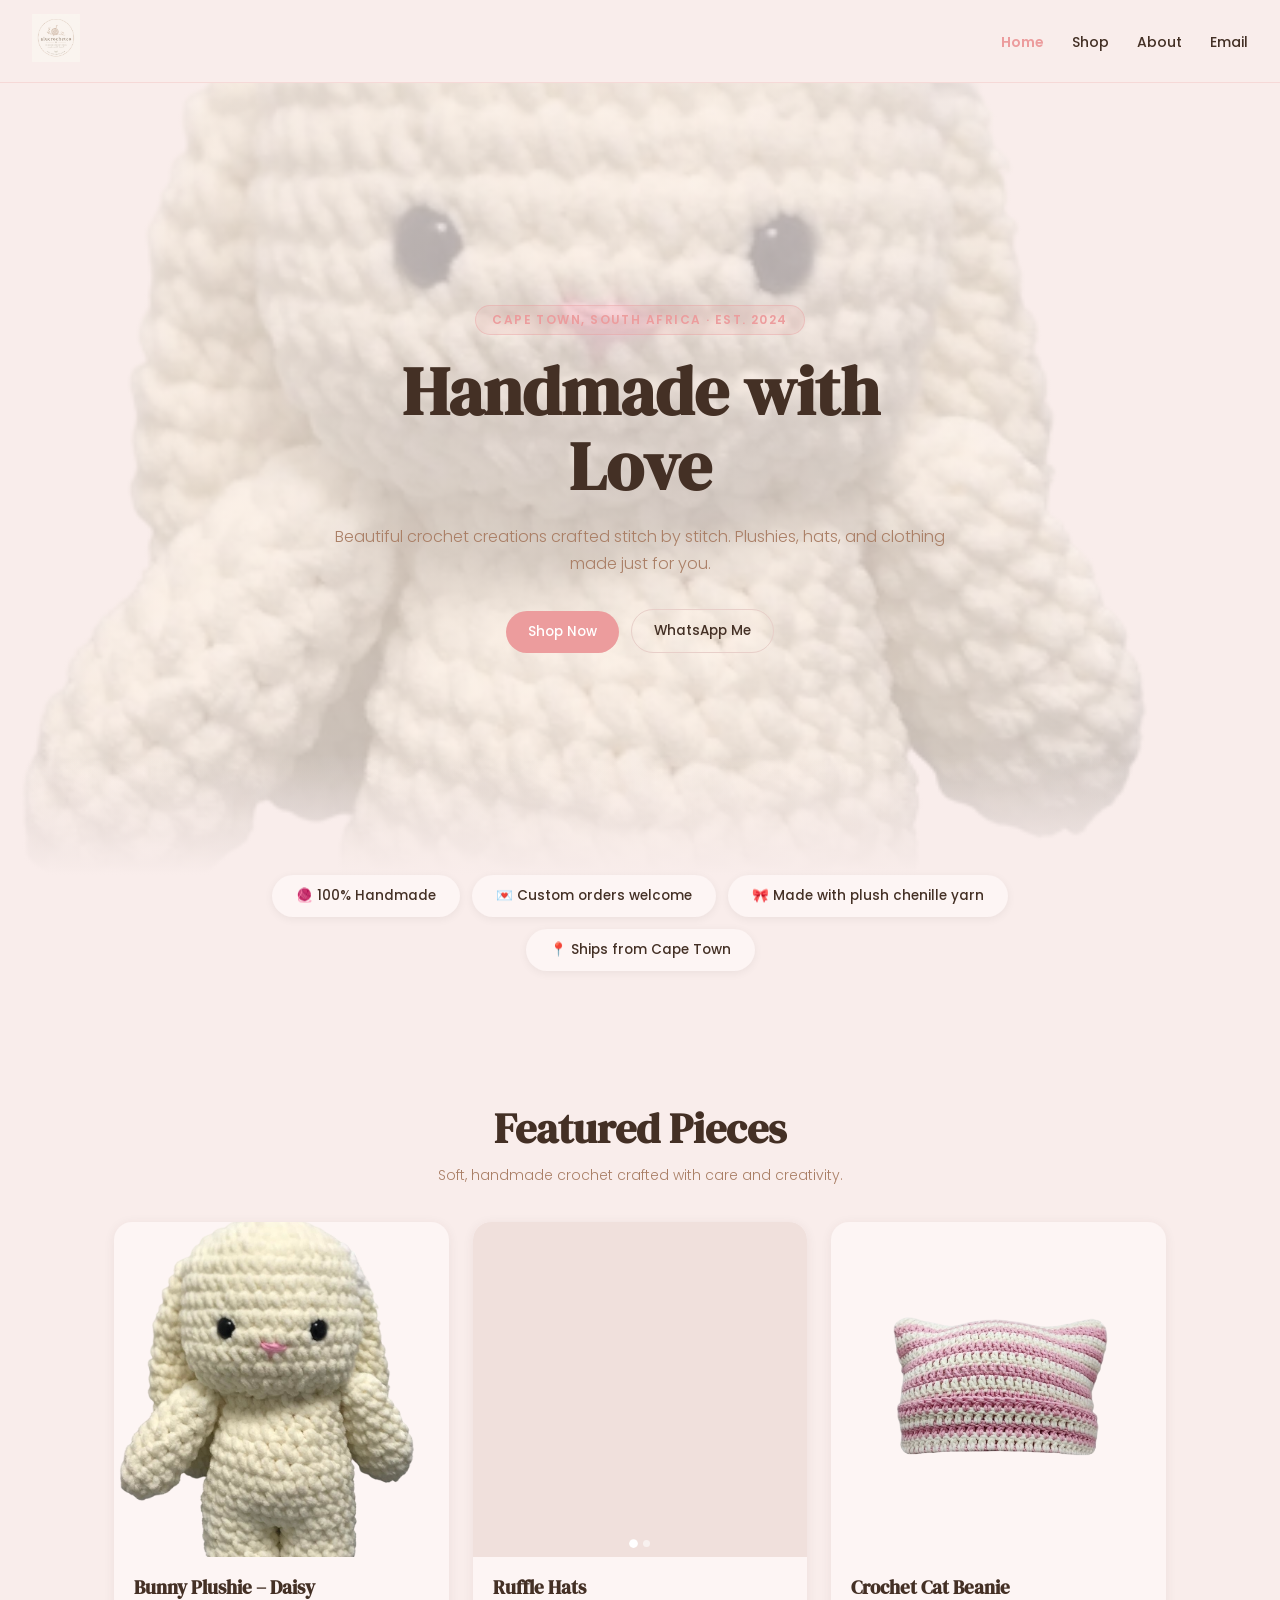
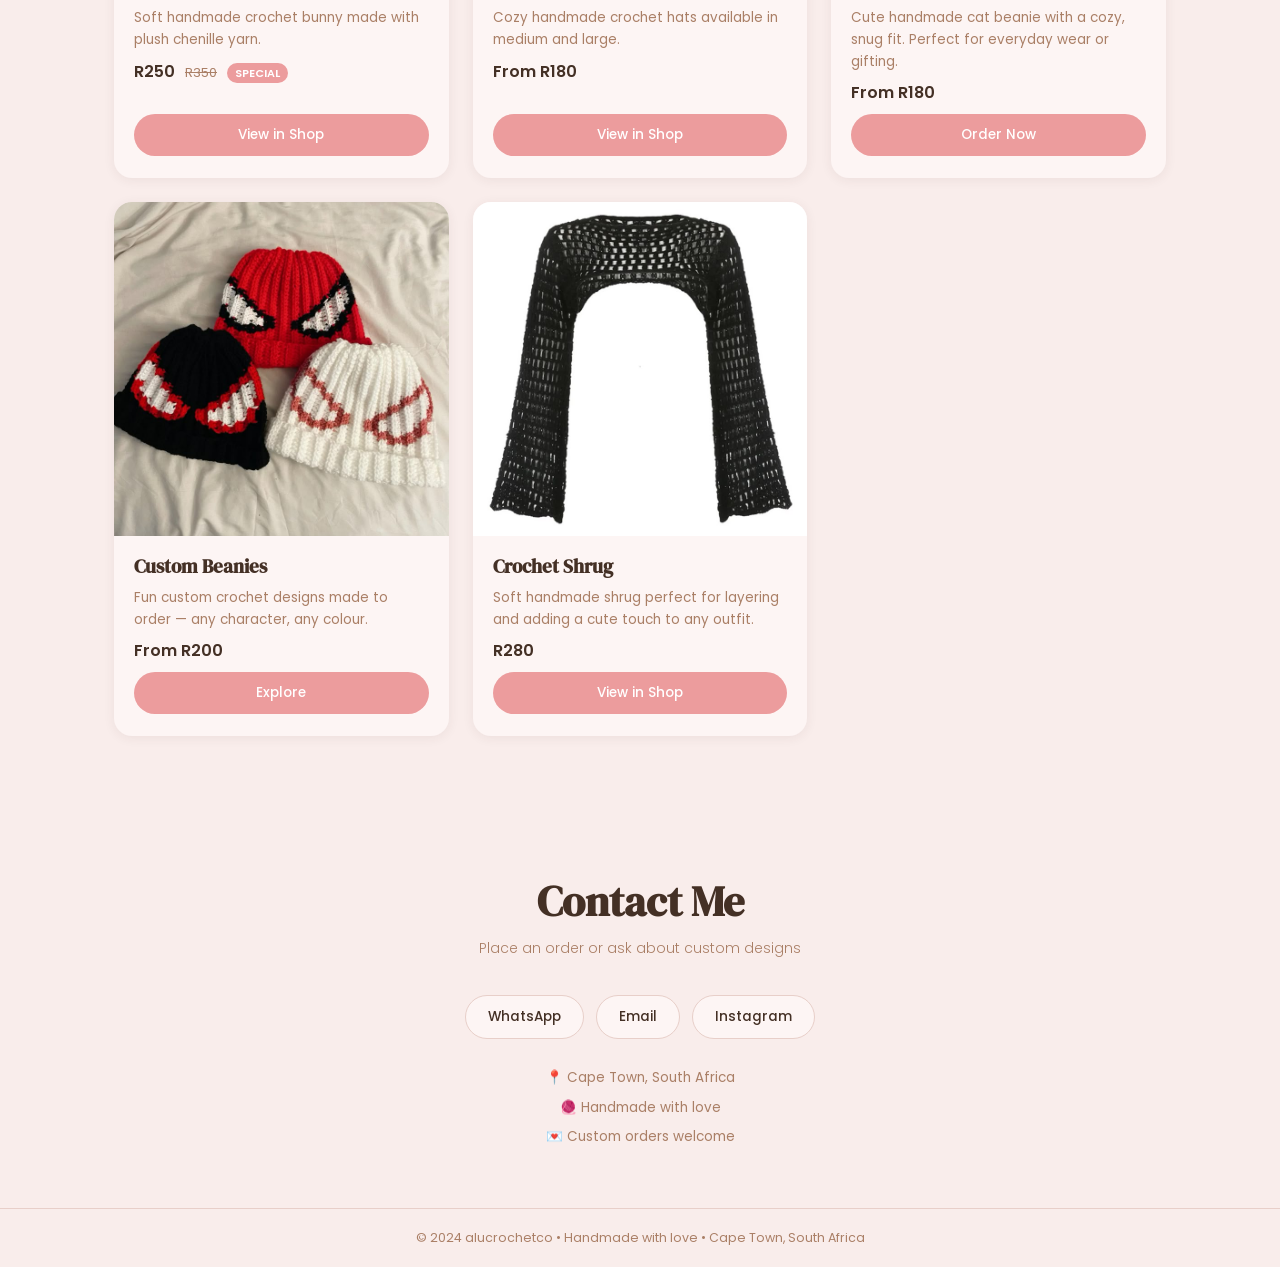
==== index.html @ 0005a9bf "Add files via upload" ====
<!DOCTYPE html>
<html lang="en">
<head>
  <meta charset="UTF-8" />
  <meta name="viewport" content="width=device-width, initial-scale=1.0"/>
  <title>alucrochetco | Handmade Crochet Cape Town</title>

  <!-- SEO -->
  <meta name="description" content="Handmade crochet plushies, hats and clothing made with love in Cape Town, South Africa. Custom orders welcome. Order via WhatsApp.">
  <meta name="keywords" content="crochet Cape Town, handmade plushies South Africa, crochet hats, custom crochet gifts, alucrochetco">
  <meta name="author" content="alucrochetco">

  <!-- Open Graph -->
  <meta property="og:type" content="website">
  <meta property="og:title" content="alucrochetco | Handmade Crochet Cape Town">
  <meta property="og:description" content="Soft handmade crochet plushies, hats and clothing. Made with love in Cape Town, South Africa. Custom orders welcome.">
  <meta property="og:image" content="https://aluwoods04-ops.github.io/alucrochet.co/bunny1.jpg">
  <meta property="og:url" content="https://aluwoods04-ops.github.io/alucrochet.co/index.html">
  <meta property="og:site_name" content="alucrochetco">

  <!-- WhatsApp / Twitter preview -->
  <meta name="twitter:card" content="summary_large_image">
  <meta name="twitter:title" content="alucrochetco | Handmade Crochet Cape Town">
  <meta name="twitter:description" content="Soft handmade crochet plushies, hats and clothing made in Cape Town. Custom orders welcome.">
  <meta name="twitter:image" content="https://aluwoods04-ops.github.io/alucrochet.co/bunny1.jpg">

  <link href="https://fonts.googleapis.com/css2?family=DM+Serif+Display&family=Poppins:wght@300;400;500;600&display=swap" rel="stylesheet">

  <script type="application/ld+json">
  {
    "@context": "https://schema.org",
    "@type": "LocalBusiness",
    "name": "alucrochetco",
    "url": "https://aluwoods04-ops.github.io/alucrochet.co/",
    "logo": "https://aluwoods04-ops.github.io/alucrochet.co/logo.png",
    "image": "https://aluwoods04-ops.github.io/alucrochet.co/bunny1.jpg",
    "description": "Handmade crochet plushies, hats and clothing made with love in Cape Town, South Africa. Custom orders welcome.",
    "priceRange": "R150 - R350",
    "address": {
      "@type": "PostalAddress",
      "addressLocality": "Cape Town",
      "addressCountry": "ZA"
    },
    "contactPoint": {
      "@type": "ContactPoint",
      "contactType": "customer service",
      "url": "https://wa.me/27692396332"
    },
    "sameAs": [
      "https://instagram.com/alucrochetco"
    ]
  }
  </script>

  <style>
    *, *::before, *::after { box-sizing: border-box; margin: 0; padding: 0; }

    :root {
      --pink: #EC9C9D;
      --sage: #a8c5a0;
      --brown: #8b5e3c;
      --blue: #a9cce3;
      --cream: #f5ead7;
      --lavender: #c9b8e8;
      --black: #2b2b2b;
      --white: #FDF5F4;
      --bg: #F9EDEB;
      --text: #443025;
      --muted: #AA7F66;
    }

    body {
      overflow-x: hidden;
      font-family: 'Poppins', sans-serif;
      background: var(--bg);
      color: var(--text);
      font-size: 15px;
    }

    /* ── HEADER ── */
    header {
      position: sticky;
      top: 0;
      z-index: 100;
      background: rgba(249, 237, 235, 0.92);
      backdrop-filter: blur(10px);
      -webkit-backdrop-filter: blur(10px);
      border-bottom: 1px solid rgba(236, 156, 157, 0.25);
      display: flex;
      align-items: center;
      justify-content: space-between;
      padding: 14px 32px;
    }

    header .logo img {
      height: 48px;
      object-fit: contain;
    }

    header nav a {
      font-size: 14px;
      font-weight: 500;
      color: var(--text);
      text-decoration: none;
      margin-left: 24px;
      transition: color 0.2s;
    }

    header nav a:hover { color: var(--pink); }

    /* ── HERO ── */
    .hero {
      min-height: 88vh;
      display: flex;
      align-items: center;
      justify-content: center;
      text-align: center;
      padding: 80px 24px;
      position: relative;
      overflow: hidden;
      background:
        linear-gradient(rgba(249, 237, 235, 0.72), rgba(249, 237, 235, 0.72)),
        url('bunny1.jpg') center / cover no-repeat;
    }

    /* soft vignette at bottom to blend into page bg */
    .hero::after {
      content: '';
      position: absolute;
      bottom: 0; left: 0; right: 0;
      height: 120px;
      background: linear-gradient(transparent, var(--bg));
      pointer-events: none;
    }

    .hero-content {
      position: relative;
      z-index: 1;
      max-width: 620px;
    }

    .hero-eyebrow {
      display: inline-block;
      font-size: 12px;
      font-weight: 600;
      letter-spacing: 0.12em;
      text-transform: uppercase;
      color: var(--pink);
      background: rgba(236, 156, 157, 0.15);
      border: 1px solid rgba(236, 156, 157, 0.4);
      border-radius: 999px;
      padding: 5px 16px;
      margin-bottom: 20px;
    }

    .hero-content h1 {
      font-family: 'DM Serif Display', serif;
      font-size: clamp(38px, 7vw, 68px);
      color: var(--text);
      line-height: 1.1;
      margin-bottom: 18px;
    }

    .hero-content p {
      font-size: 16px;
      font-weight: 300;
      color: var(--muted);
      line-height: 1.7;
      margin-bottom: 32px;
    }

    .hero-btns {
      display: flex;
      gap: 12px;
      justify-content: center;
      flex-wrap: wrap;
    }

    /* ── SECTION TITLE ── */
    .section-title {
      text-align: center;
      padding: 64px 20px 36px;
    }

    .section-title h2 {
      font-family: 'DM Serif Display', serif;
      font-size: clamp(26px, 5vw, 42px);
      color: var(--text);
      margin-bottom: 8px;
    }

    .section-title p {
      color: var(--muted);
      font-size: 14px;
      font-weight: 300;
    }

    /* ── PRODUCTS GRID ── */
    .products {
      display: grid;
      grid-template-columns: repeat(auto-fill, minmax(260px, 1fr));
      gap: 24px;
      max-width: 1100px;
      margin: 0 auto;
      padding: 0 24px 72px;
    }

    /* ── CARD ── */
    .card {
      background: var(--white);
      border-radius: 18px;
      overflow: hidden;
      box-shadow: 0 2px 12px rgba(68, 48, 37, 0.07);
      transition: transform 0.25s ease, box-shadow 0.25s ease;
      display: flex;
      flex-direction: column;
    }

    .card:hover {
      transform: translateY(-4px);
      box-shadow: 0 8px 28px rgba(68, 48, 37, 0.13);
    }

    .card > img {
      width: 100%;
      aspect-ratio: 1 / 1;
      object-fit: cover;
      display: block;
    }

    /* ── CARD CONTENT ── */
    .card-content {
      padding: 18px 20px 22px;
      display: flex;
      flex-direction: column;
      gap: 8px;
      flex: 1;
    }

    .card-content h3 {
      font-family: 'DM Serif Display', serif;
      font-size: 19px;
      color: var(--text);
      line-height: 1.3;
    }

    .card-content p {
      font-size: 13.5px;
      color: var(--muted);
      line-height: 1.6;
    }

    .card-content p strong {
      font-size: 16px;
      color: var(--text);
      font-weight: 600;
    }

    /* ── BUTTON ── */
    .btn {
      display: inline-block;
      background: var(--pink);
      color: #fff;
      font-family: 'Poppins', sans-serif;
      font-size: 13.5px;
      font-weight: 500;
      padding: 11px 22px;
      border-radius: 999px;
      text-decoration: none;
      text-align: center;
      transition: background 0.2s, transform 0.15s;
      border: none;
      cursor: pointer;
      margin-top: auto;
    }

    .btn:hover {
      background: #d4787a;
      transform: translateY(-1px);
    }

    .btn.btn-outline {
      background: transparent;
      color: var(--text);
      border: 1.5px solid #e8cfc9;
    }

    .btn.btn-outline:hover {
      background: var(--pink);
      color: #fff;
      border-color: var(--pink);
    }

    /* ── PERKS STRIP ── */
    .perks {
      display: flex;
      justify-content: center;
      flex-wrap: wrap;
      gap: 12px;
      padding: 0 24px 64px;
      max-width: 900px;
      margin: 0 auto;
    }

    .perk {
      background: var(--white);
      border-radius: 999px;
      padding: 11px 24px;
      font-size: 13.5px;
      font-weight: 500;
      color: var(--text);
      box-shadow: 0 2px 10px rgba(0,0,0,0.06);
      display: flex;
      align-items: center;
      gap: 8px;
    }

    /* ── CONTACT ── */
    .contact-links {
      text-align: center;
      max-width: 700px;
      margin: 0 auto;
      padding: 0 20px 24px;
      display: flex;
      flex-wrap: wrap;
      gap: 12px;
      justify-content: center;
    }

    .contact-links .btn {
      background: var(--white);
      color: var(--text);
      border: 1.5px solid #e8cfc9;
      margin-top: 0;
    }

    .contact-links .btn:hover {
      background: var(--pink);
      color: #fff;
      border-color: var(--pink);
    }

    .contact-info {
      text-align: center;
      font-size: 13.5px;
      color: var(--muted);
      line-height: 2.2;
      padding-bottom: 56px;
    }

    /* ── GALLERY ── */
    .gallery-wrapper {
      position: relative;
      overflow: hidden;
      aspect-ratio: 1 / 1;
      background: #f0e0dc;
      flex-shrink: 0;
    }

    .gallery-swipe {
      display: flex;
      height: 100%;
      transition: transform 0.22s cubic-bezier(0.25, 0.46, 0.45, 0.94);
      will-change: transform;
      transform: translateZ(0);
    }

    .gallery-swipe img {
      min-width: 100%;
      width: 100%;
      height: 100%;
      object-fit: cover;
      flex-shrink: 0;
      display: block;
      pointer-events: none;
      user-select: none;
    }

    .gallery-arrow {
      position: absolute;
      top: 50%;
      transform: translateY(-50%);
      background: rgba(255,255,255,0.75);
      border: none;
      border-radius: 50%;
      width: 32px;
      height: 32px;
      display: flex;
      align-items: center;
      justify-content: center;
      cursor: pointer;
      font-size: 15px;
      color: var(--text);
      box-shadow: 0 1px 6px rgba(0,0,0,0.15);
      transition: background 0.2s, opacity 0.2s;
      z-index: 2;
      opacity: 0;
    }

    .gallery-wrapper:hover .gallery-arrow { opacity: 1; }
    .gallery-arrow:hover { background: #fff; }
    .gallery-arrow.prev { left: 10px; }
    .gallery-arrow.next { right: 10px; }

    .dots {
      position: absolute;
      bottom: 10px;
      left: 50%;
      transform: translateX(-50%);
      display: flex;
      gap: 6px;
      z-index: 2;
    }

    .dots span {
      width: 7px;
      height: 7px;
      border-radius: 50%;
      background: rgba(255,255,255,0.55);
      cursor: pointer;
      display: block;
      transition: background 0.2s, transform 0.2s;
    }

    .dots span.active {
      background: #fff;
      transform: scale(1.25);
    }

    /* ── FOOTER ── */
    footer {
      text-align: center;
      padding: 20px;
      font-size: 12.5px;
      color: var(--muted);
      border-top: 1px solid #e8cfc9;
    }

    /* ── RESPONSIVE ── */
    @media (max-width: 600px) {
      header { padding: 12px 18px; }
      header nav a { margin-left: 14px; font-size: 13px; }
      .products { gap: 16px; padding: 0 14px 56px; }
      .hero { min-height: 70vh; }
    }
    /* ── HAMBURGER MENU ── */
    .hamburger {
      display: none;
      flex-direction: column;
      gap: 5px;
      cursor: pointer;
      padding: 4px;
      background: none;
      border: none;
      z-index: 10000;
    }

    .hamburger span {
      display: block;
      width: 24px;
      height: 2px;
      background: var(--text);
      border-radius: 2px;
      transition: all 0.3s ease;
    }

    .hamburger.open span:nth-child(1) { transform: translateY(7px) rotate(45deg); }
    .hamburger.open span:nth-child(2) { opacity: 0; }
    .hamburger.open span:nth-child(3) { transform: translateY(-7px) rotate(-45deg); }

    @media (max-width: 640px) {
      .hamburger { display: flex; }

      header nav {
        position: fixed;
        top: 0; right: -100%;
        width: 70%;
        max-width: 280px;
        height: 100vh;
        background: var(--white);
        box-shadow: -4px 0 24px rgba(68, 48, 37, 0.12);
        display: flex;
        flex-direction: column;
        align-items: flex-start;
        justify-content: center;
        padding: 40px 32px;
        gap: 8px;
        transition: right 0.35s cubic-bezier(0.4, 0, 0.2, 1);
        z-index: 9999;
      }

      header nav.open { right: 0; }

      header nav a {
        font-size: 20px;
        margin-left: 0;
        padding: 10px 0;
        width: 100%;
        border-bottom: 1px solid #e8cfc9;
      }

      header nav a:last-child { border-bottom: none; }

      .nav-overlay {
        display: none;
        position: fixed;
        inset: 0;
        background: rgba(68, 48, 37, 0.35);
        z-index: 9998;
        backdrop-filter: blur(2px);
      }

      .nav-overlay.open { display: block; }
    }

    /* ── ACTIVE NAV ── */
    header nav a.active {
      color: var(--pink);
      font-weight: 600;
    }

    /* ── SCROLL ANIMATIONS ── */
    .fade-in {
      opacity: 0;
      transform: translateY(24px);
      transition: opacity 0.55s ease, transform 0.55s ease;
    }

    .fade-in.visible {
      opacity: 1;
      transform: translateY(0);
    }

  </style>
</head>

<body>

<header>
  <div class="logo">
    <img src="logo.png" alt="alucrochetco logo">
  </div>
  <button class="hamburger" aria-label="Menu">
    <span></span><span></span><span></span>
  </button>
  <nav>
    <a href="index.html">Home</a>
    <a href="shop.html">Shop</a>
    <a href="about.html">About</a>
    <a href="mailto:woodsaloe@gmail.com">Email</a>
  </nav>
</header>
<div class="nav-overlay"></div>

<!-- HERO -->
<section class="hero">
  <div class="hero-content">
    <span class="hero-eyebrow">Cape Town, South Africa · Est. 2024</span>
    <h1>Handmade with Love</h1>
    <p>Beautiful crochet creations crafted stitch by stitch. Plushies, hats, and clothing made just for you.</p>
    <div class="hero-btns">
      <a href="shop.html" class="btn">Shop Now</a>
      <a href="https://wa.me/27692396332" class="btn btn-outline">WhatsApp Me</a>
    </div>
  </div>
</section>

<!-- PERKS -->
<div class="perks">
  <div class="perk">🧶 100% Handmade</div>
  <div class="perk">💌 Custom orders welcome</div>
  <div class="perk">🎀 Made with plush chenille yarn</div>
  <div class="perk">📍 Ships from Cape Town</div>
</div>

<!-- FEATURED PRODUCTS -->
<section>
  <div class="section-title">
    <h2>Featured Pieces</h2>
    <p>Soft, handmade crochet crafted with care and creativity.</p>
  </div>

  <div class="products">

    <div class="card">
      <img src="bunny1.jpg" alt="Bunny Plushie" decoding="async">
      <div class="card-content">
        <h3>Bunny Plushie – Daisy</h3>
        <p>Soft handmade crochet bunny made with plush chenille yarn.</p>
        <p>
          <strong>R250</strong>
          <span style="text-decoration:line-through; color:#AA7F66; font-size:13px; margin-left:6px;">R350</span>
          <span style="background:#EC9C9D; color:#fff; font-size:11px; font-weight:600; padding:2px 8px; border-radius:999px; margin-left:6px;">SPECIAL</span>
        </p>
        <a class="btn" href="shop.html">View in Shop</a>
      </div>
    </div>

    <div class="card">
      <div class="gallery-wrapper">
        <div class="gallery-swipe">
          <img src="medium-ruffle-hat-1.jpg" alt="Ruffle Hat" decoding="async">
          <img src="medium-ruffle-hat-2.jpg" alt="Ruffle Hat view 2" loading="lazy" decoding="async">
        </div>
        <button class="gallery-arrow prev" aria-label="Previous">&#8249;</button>
        <button class="gallery-arrow next" aria-label="Next">&#8250;</button>
        <div class="dots">
          <span class="active"></span><span></span>
        </div>
      </div>
      <div class="card-content">
        <h3>Ruffle Hats</h3>
        <p>Cozy handmade crochet hats available in medium and large.</p>
        <p><strong>From R180</strong></p>
        <a class="btn" href="shop.html">View in Shop</a>
      </div>
    </div>

    <div class="card">
      <img src="catbeanie1.jpg" alt="Crochet Cat Beanie" loading="lazy" decoding="async">
      <div class="card-content">
        <h3>Crochet Cat Beanie</h3>
        <p>Cute handmade cat beanie with a cozy, snug fit. Perfect for everyday wear or gifting.</p>
        <p><strong>From R180</strong></p>
        <a class="btn" href="https://wa.me/27692396332?text=Hi! I want to order a Crochet Cat Beanie 🐱 (From R180)">Order Now</a>
      </div>
    </div>

    <div class="card">
      <img src="spiderman-beanie.jpg" alt="Spiderman Beanie" loading="lazy" decoding="async">
      <div class="card-content">
        <h3>Custom Beanies</h3>
        <p>Fun custom crochet designs made to order — any character, any colour.</p>
        <p><strong>From R200</strong></p>
        <a class="btn" href="shop.html">Explore</a>
      </div>
    </div>

    <div class="card">
      <img src="shrug1.jpg" alt="Crochet Shrug" loading="lazy" decoding="async">
      <div class="card-content">
        <h3>Crochet Shrug</h3>
        <p>Soft handmade shrug perfect for layering and adding a cute touch to any outfit.</p>
        <p><strong>R280</strong></p>
        <a class="btn" href="shop.html">View in Shop</a>
      </div>
    </div>

  </div>
</section>

<!-- CONTACT -->
<section>
  <div class="section-title">
    <h2>Contact Me</h2>
    <p>Place an order or ask about custom designs</p>
  </div>
  <div class="contact-links">
    <a class="btn" href="https://wa.me/27692396332">WhatsApp</a>
    <a class="btn" href="mailto:woodsaloe@gmail.com">Email</a>
    <a class="btn" href="https://instagram.com/alucrochetco">Instagram</a>
  </div>
  <p class="contact-info">
    📍 Cape Town, South Africa<br>
    🧶 Handmade with love<br>
    💌 Custom orders welcome
  </p>
</section>

<footer>
  © 2024 alucrochetco • Handmade with love • Cape Town, South Africa
</footer>

<script>
  function initGallery(wrapper) {
    const swipe = wrapper.querySelector('.gallery-swipe');
    const dots  = wrapper.querySelectorAll('.dots span');
    const imgs  = Array.from(wrapper.querySelectorAll('.gallery-swipe img'));
    const total = imgs.length;
    let current = 0;

    function preload(index) {
      const img = imgs[(index + total) % total];
      if (img && img.loading === 'lazy') img.loading = 'eager';
    }

    function goTo(index) {
      current = (index + total) % total;
      swipe.style.transform = `translateX(-${current * 100}%)`;
      dots.forEach((d, i) => d.classList.toggle('active', i === current));
      preload(current + 1);
      preload(current - 1);
    }

    preload(1);
    wrapper.querySelector('.prev').addEventListener('click', () => goTo(current - 1));
    wrapper.querySelector('.next').addEventListener('click', () => goTo(current + 1));
    dots.forEach((dot, i) => dot.addEventListener('click', () => goTo(i)));

    // Touch swipe support
    let startX = 0;
    let startY = 0;
    swipe.addEventListener('touchstart', e => {
      startX = e.touches[0].clientX;
      startY = e.touches[0].clientY;
    }, { passive: true });
    swipe.addEventListener('touchmove', e => {
      const dx = e.touches[0].clientX - startX;
      const dy = e.touches[0].clientY - startY;
      if (Math.abs(dx) > Math.abs(dy)) e.preventDefault();
    }, { passive: false });
    swipe.addEventListener('touchend', e => {
      const dx = e.changedTouches[0].clientX - startX;
      const dy = e.changedTouches[0].clientY - startY;
      if (Math.abs(dx) > Math.abs(dy) && Math.abs(dx) > 30) goTo(current + (dx < 0 ? 1 : -1));
    });
  }

  document.querySelectorAll('.gallery-wrapper').forEach(initGallery);
</script>

<script>
  // ── ACTIVE NAV ──
  const currentPage = location.pathname.split("/").pop() || "index.html";
  document.querySelectorAll("header nav a").forEach(a => {
    const href = a.getAttribute("href");
    if (href === currentPage || (currentPage === "" && href === "index.html")) {
      a.classList.add("active");
    }
  });

  // ── HAMBURGER ──
  const hamburger = document.querySelector(".hamburger");
  const nav       = document.querySelector("header nav");
  const overlay   = document.querySelector(".nav-overlay");

  if (hamburger) {
    hamburger.addEventListener("click", () => {
      hamburger.classList.toggle("open");
      nav.classList.toggle("open");
      overlay.classList.toggle("open");
    });
    overlay.addEventListener("click", () => {
      hamburger.classList.remove("open");
      nav.classList.remove("open");
      overlay.classList.remove("open");
    });
    nav.querySelectorAll("a").forEach(a => {
      a.addEventListener("click", () => {
        hamburger.classList.remove("open");
        nav.classList.remove("open");
        overlay.classList.remove("open");
      });
    });
  }

  // ── SCROLL ANIMATIONS ──
  const observer = new IntersectionObserver((entries) => {
    entries.forEach((entry, i) => {
      if (entry.isIntersecting) {
        setTimeout(() => entry.target.classList.add("visible"), i * 80);
        observer.unobserve(entry.target);
      }
    });
  }, { threshold: 0.1 });

  document.querySelectorAll(".card, .perk, .stat-pill, .custom-card, .section-title, .about-wrapper").forEach(el => {
    el.classList.add("fade-in");
    observer.observe(el);
  });
</script>
</body>
</html>
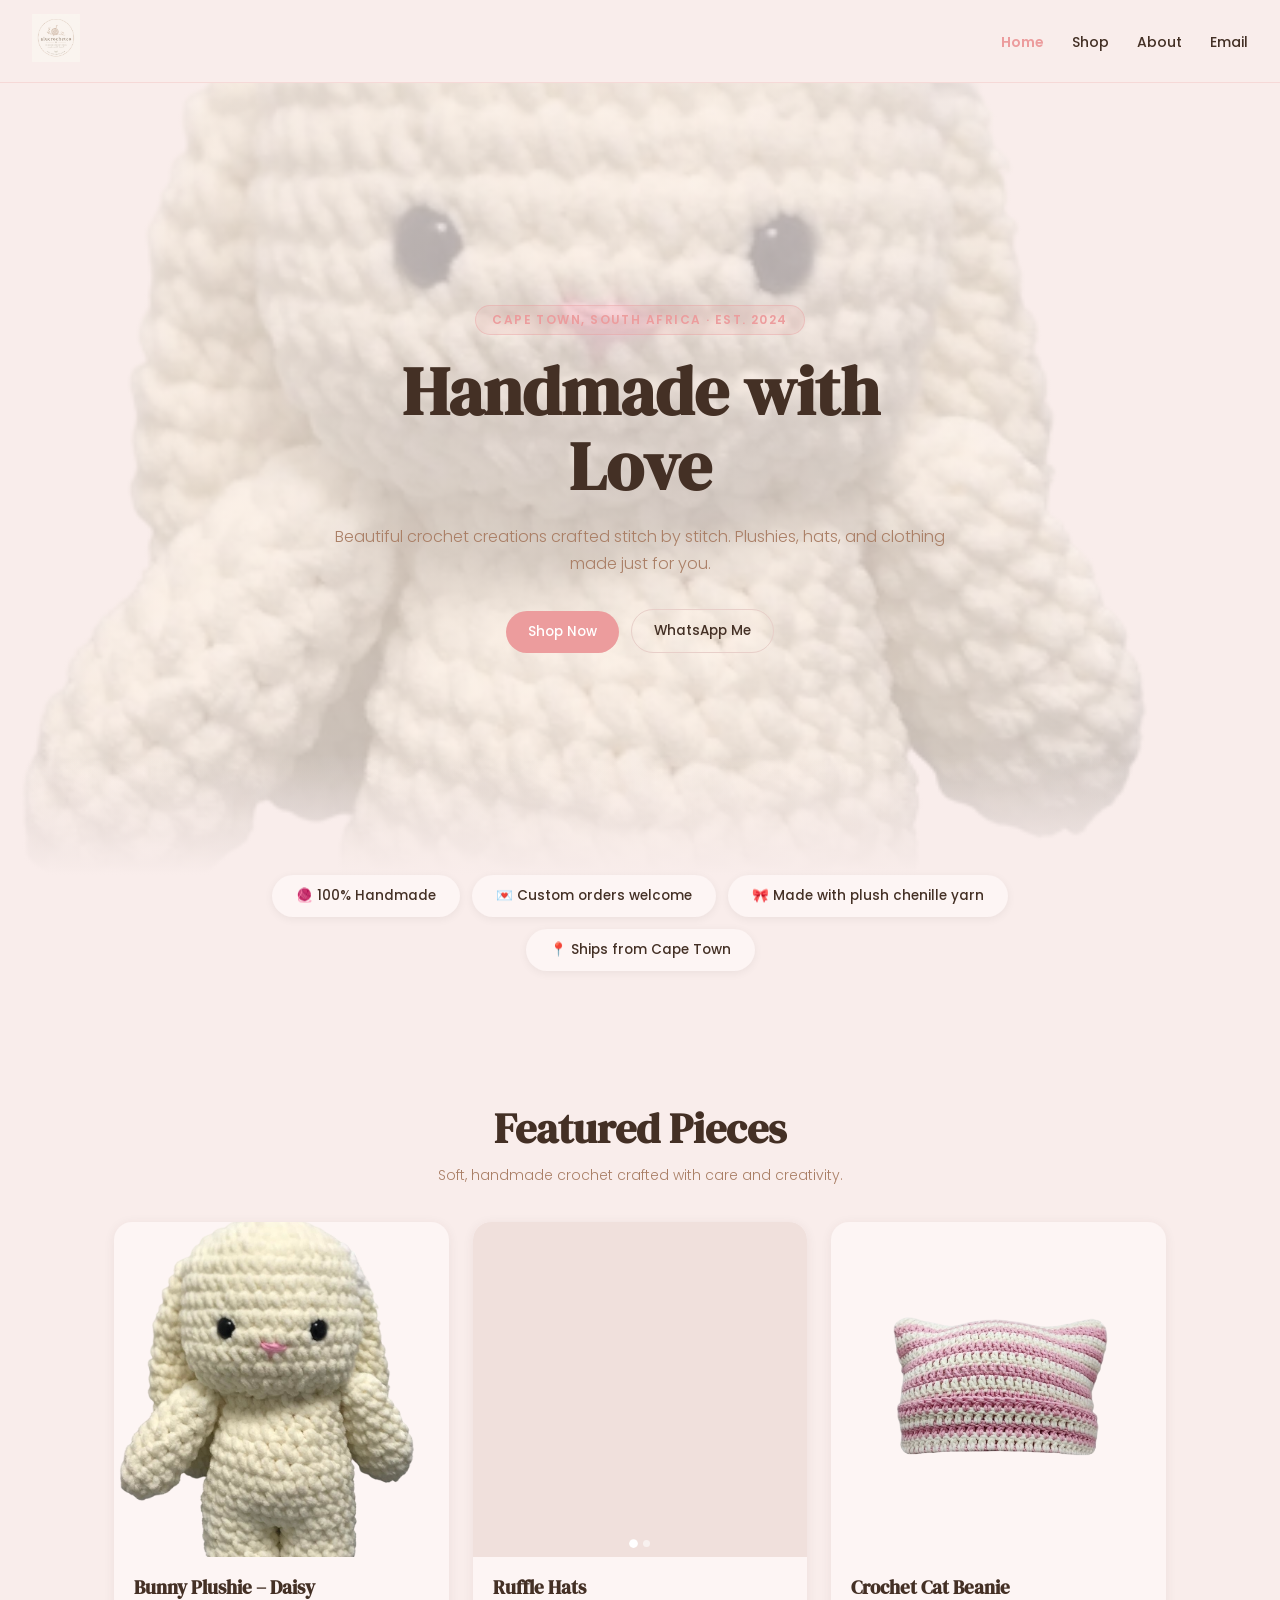
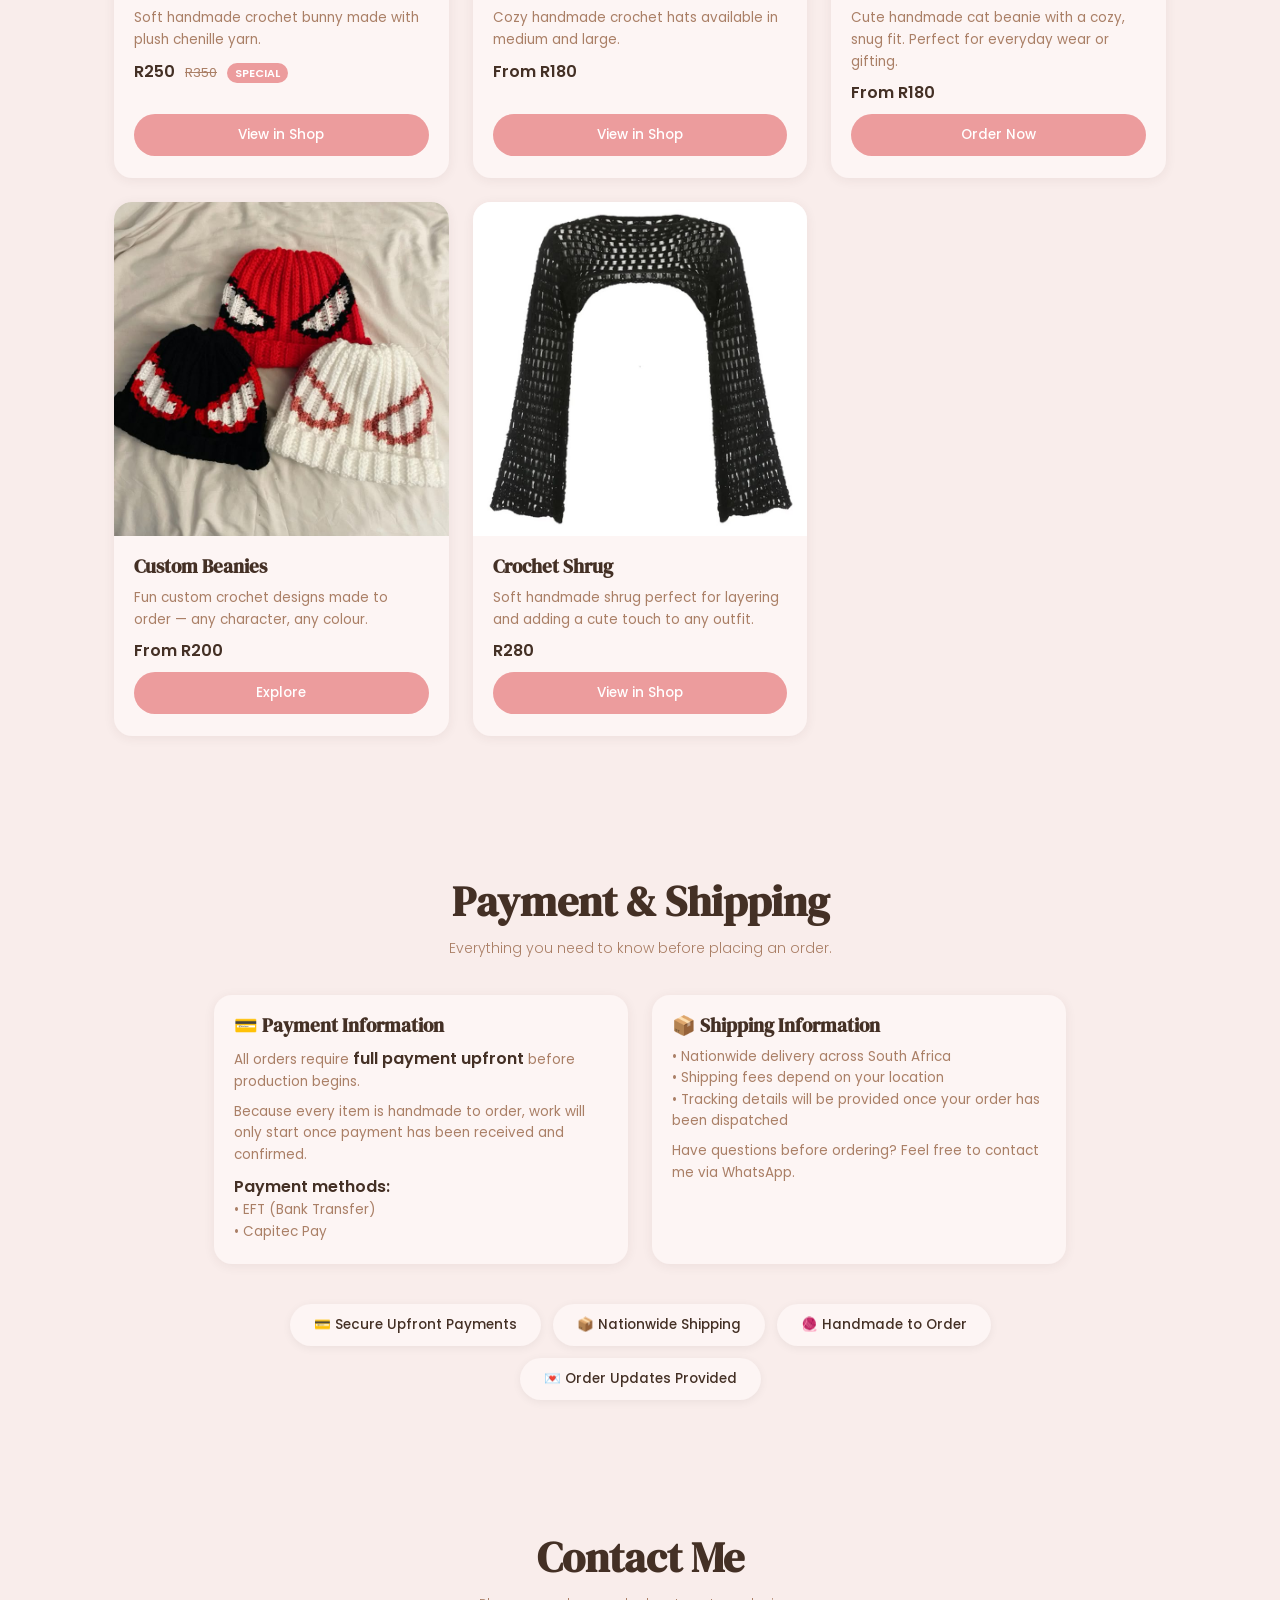
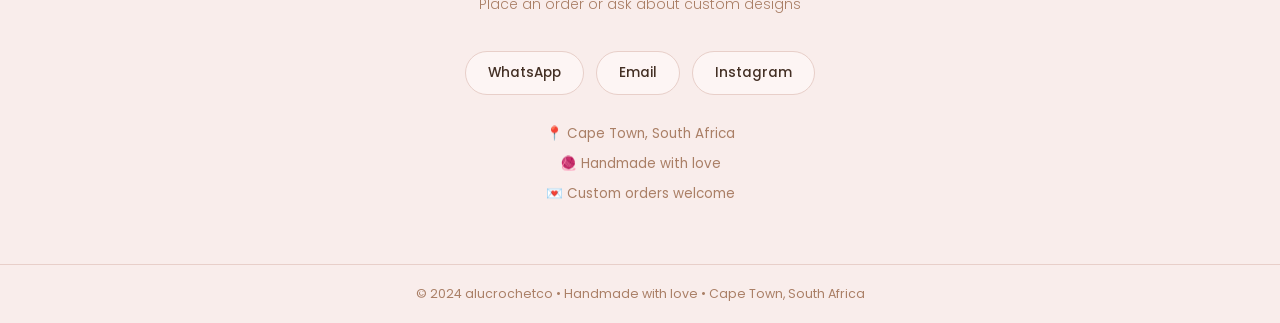
==== commit 3ab3f506: "Add files via upload" ====
--- a/index.html
+++ b/index.html
@@ -473,23 +473,23 @@
 
       header nav {
         position: fixed;
-        top: 0; right: -100%;
-        width: 70%;
-        max-width: 280px;
+        top: 0; left: -100%;
+        width: 75%;
+        max-width: 300px;
         height: 100vh;
         background: var(--white);
-        box-shadow: -4px 0 24px rgba(68, 48, 37, 0.12);
+        box-shadow: 4px 0 24px rgba(68, 48, 37, 0.15);
         display: flex;
         flex-direction: column;
         align-items: flex-start;
         justify-content: center;
         padding: 40px 32px;
         gap: 8px;
-        transition: right 0.35s cubic-bezier(0.4, 0, 0.2, 1);
+        transition: left 0.35s cubic-bezier(0.4, 0, 0.2, 1);
         z-index: 9999;
       }
 
-      header nav.open { right: 0; }
+      header nav.open { left: 0; }
 
       header nav a {
         font-size: 20px;
@@ -505,9 +505,9 @@
         display: none;
         position: fixed;
         inset: 0;
-        background: rgba(68, 48, 37, 0.35);
+        background: rgba(68, 48, 37, 0.5);
         z-index: 9998;
-        backdrop-filter: blur(2px);
+        -webkit-tap-highlight-color: transparent;
       }
 
       .nav-overlay.open { display: block; }
@@ -649,6 +649,43 @@
   </div>
 </section>
 
+<!-- PAYMENT & SHIPPING -->
+<section>
+  <div class="section-title">
+    <h2>Payment & Shipping</h2>
+    <p>Everything you need to know before placing an order.</p>
+  </div>
+
+  <div style="display:grid; grid-template-columns:repeat(auto-fill, minmax(min(280px,100%),1fr)); gap:24px; max-width:900px; margin:0 auto; padding:0 24px 40px;">
+
+    <div class="card">
+      <div class="card-content">
+        <h3>💳 Payment Information</h3>
+        <p>All orders require <strong>full payment upfront</strong> before production begins.</p>
+        <p>Because every item is handmade to order, work will only start once payment has been received and confirmed.</p>
+        <p><strong>Payment methods:</strong><br>• EFT (Bank Transfer)<br>• Capitec Pay</p>
+      </div>
+    </div>
+
+    <div class="card">
+      <div class="card-content">
+        <h3>📦 Shipping Information</h3>
+        <p>• Nationwide delivery across South Africa<br>• Shipping fees depend on your location<br>• Tracking details will be provided once your order has been dispatched</p>
+        <p>Have questions before ordering? Feel free to contact me via WhatsApp.</p>
+      </div>
+    </div>
+
+  </div>
+
+  <div class="perks">
+    <div class="perk">💳 Secure Upfront Payments</div>
+    <div class="perk">📦 Nationwide Shipping</div>
+    <div class="perk">🧶 Handmade to Order</div>
+    <div class="perk">💌 Order Updates Provided</div>
+  </div>
+
+</section>
+
 <!-- CONTACT -->
 <section>
   <div class="section-title">
@@ -734,23 +771,27 @@
   const nav       = document.querySelector("header nav");
   const overlay   = document.querySelector(".nav-overlay");
 
+  function openMenu() {
+    hamburger.classList.add("open");
+    nav.classList.add("open");
+    overlay.classList.add("open");
+    document.body.style.overflow = "hidden";
+  }
+
+  function closeMenu() {
+    hamburger.classList.remove("open");
+    nav.classList.remove("open");
+    overlay.classList.remove("open");
+    document.body.style.overflow = "";
+  }
+
   if (hamburger) {
     hamburger.addEventListener("click", () => {
-      hamburger.classList.toggle("open");
-      nav.classList.toggle("open");
-      overlay.classList.toggle("open");
+      nav.classList.contains("open") ? closeMenu() : openMenu();
     });
-    overlay.addEventListener("click", () => {
-      hamburger.classList.remove("open");
-      nav.classList.remove("open");
-      overlay.classList.remove("open");
-    });
+    overlay.addEventListener("click", closeMenu);
     nav.querySelectorAll("a").forEach(a => {
-      a.addEventListener("click", () => {
-        hamburger.classList.remove("open");
-        nav.classList.remove("open");
-        overlay.classList.remove("open");
-      });
+      a.addEventListener("click", closeMenu);
     });
   }
 
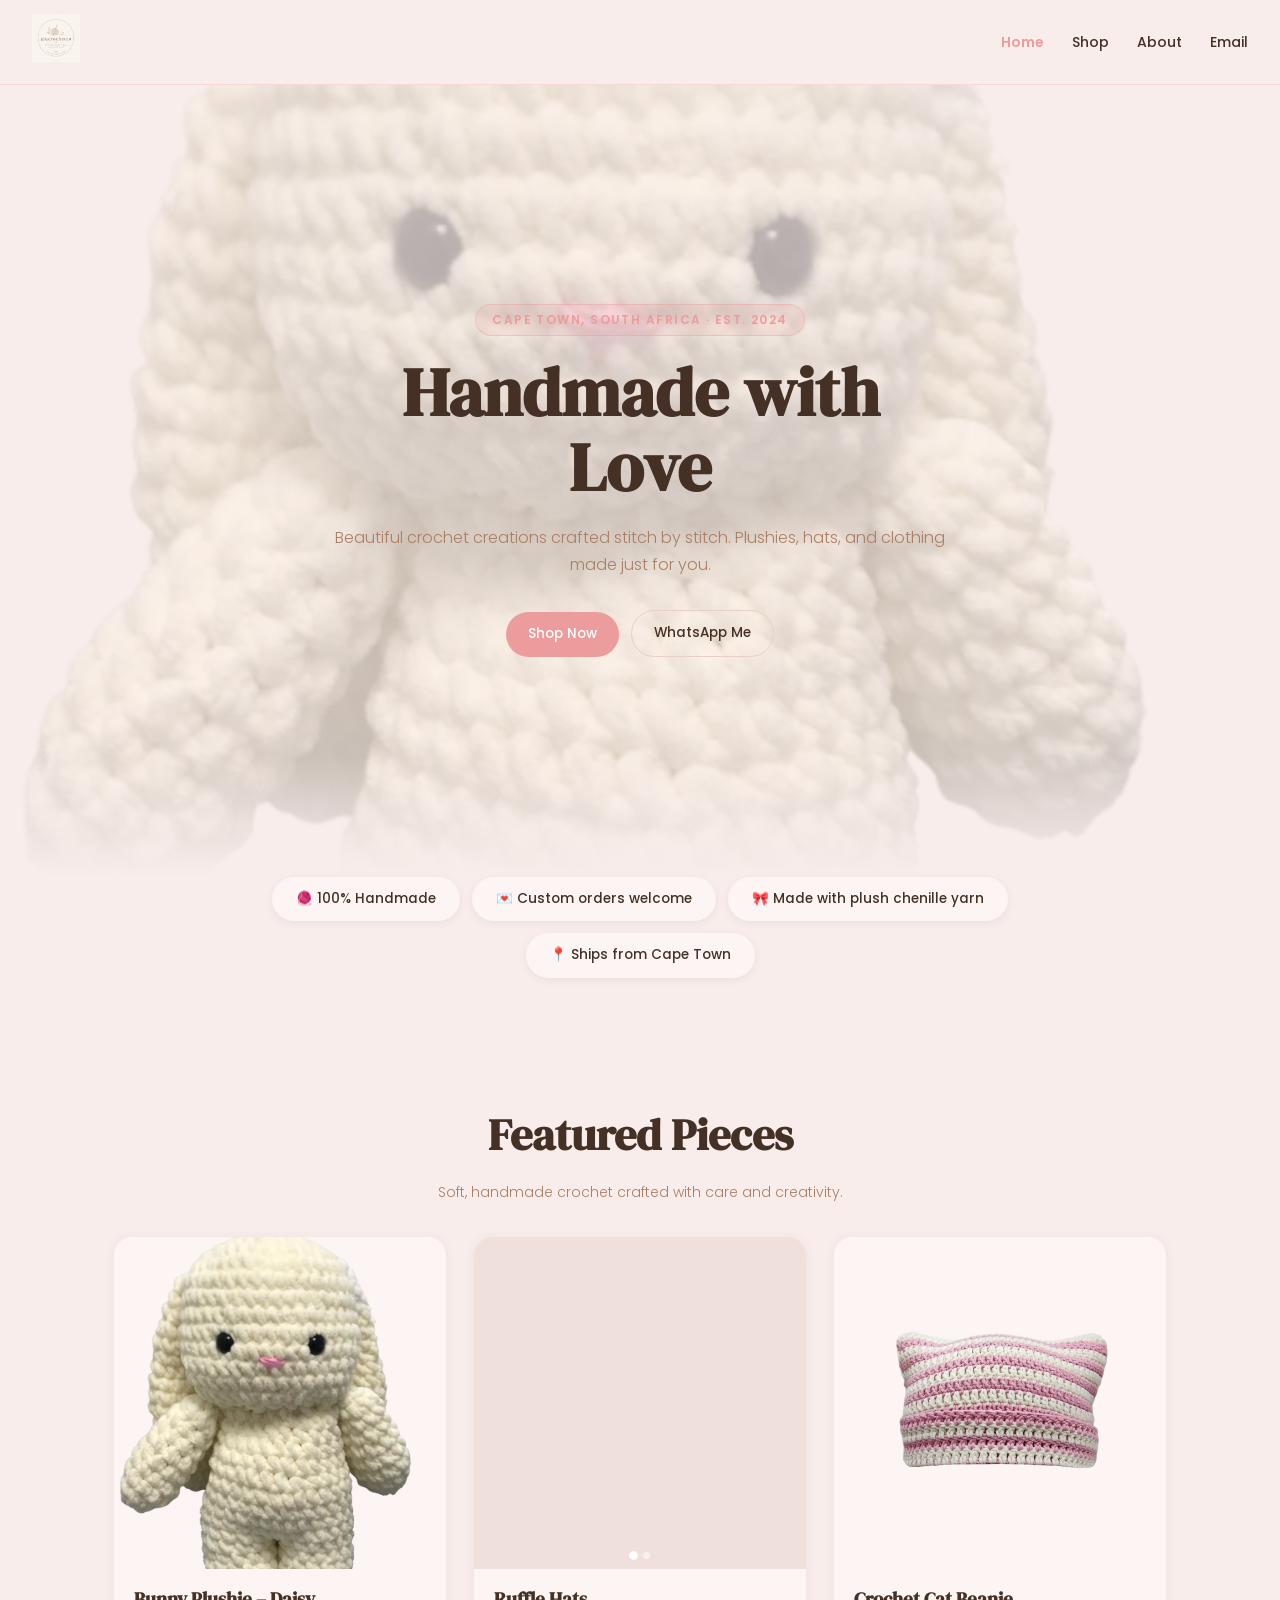
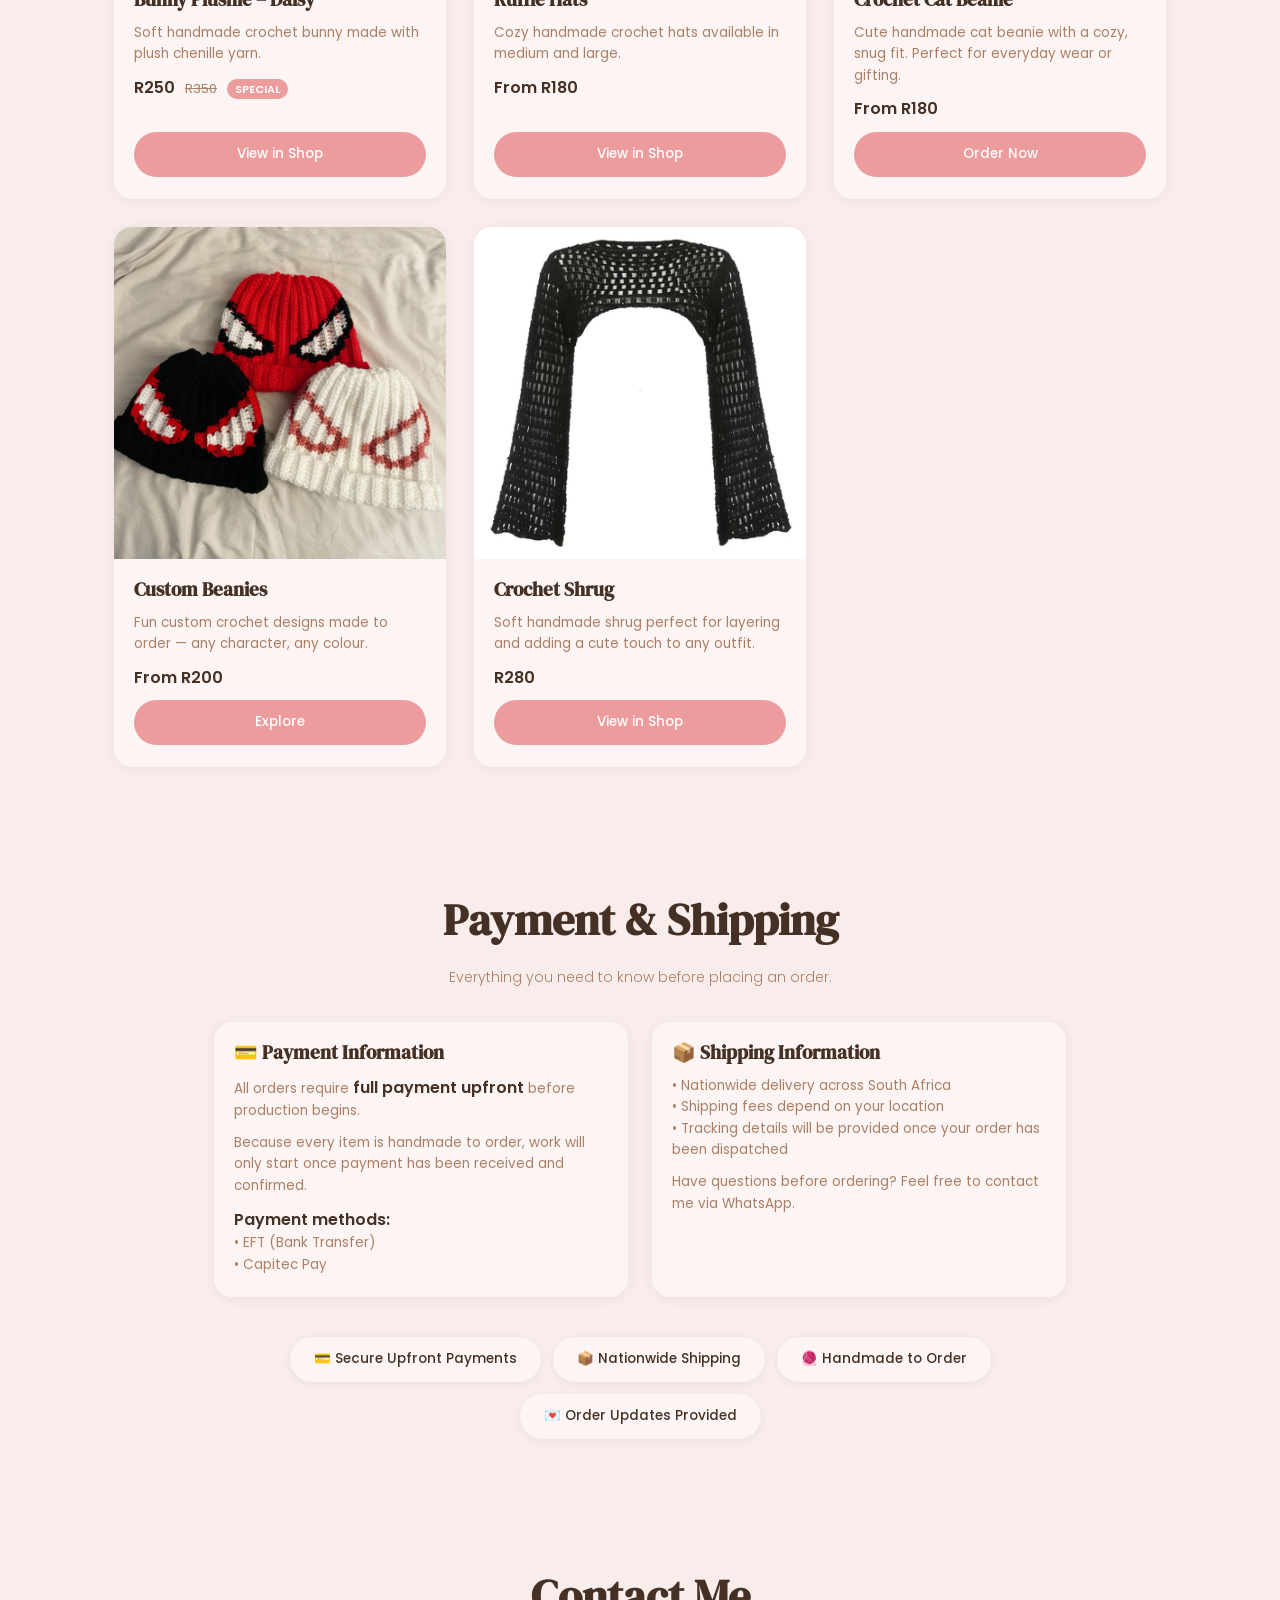
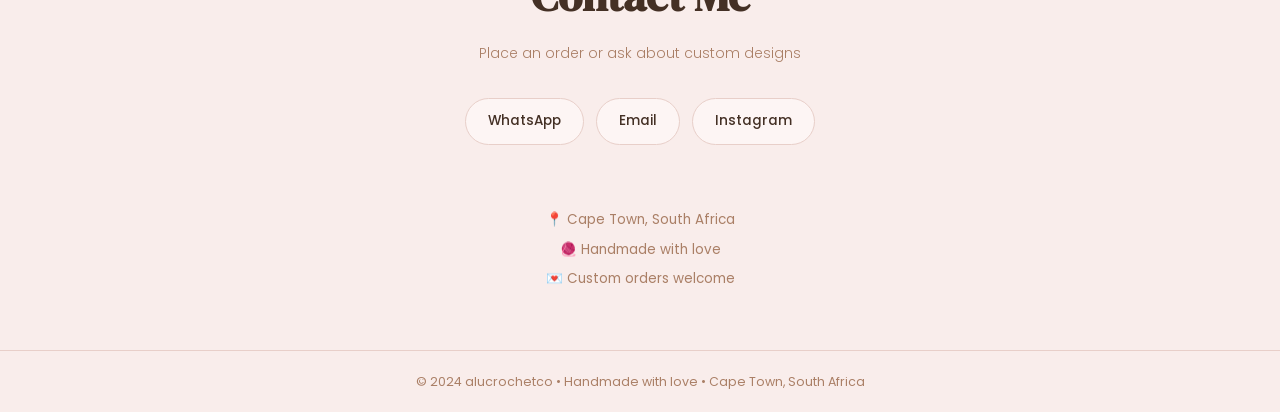
==== commit 7848d206: "Add files via upload" ====
--- a/index.html
+++ b/index.html
@@ -24,6 +24,7 @@
   <meta name="twitter:description" content="Soft handmade crochet plushies, hats and clothing made in Cape Town. Custom orders welcome.">
   <meta name="twitter:image" content="https://aluwoods04-ops.github.io/alucrochet.co/bunny1.jpg">
 
+  <link rel="stylesheet" href="style.css">
   <link href="https://fonts.googleapis.com/css2?family=DM+Serif+Display&family=Poppins:wght@300;400;500;600&display=swap" rel="stylesheet">
 
   <script type="application/ld+json">
@@ -52,486 +53,6 @@
   }
   </script>
 
-  <style>
-    *, *::before, *::after { box-sizing: border-box; margin: 0; padding: 0; }
-
-    :root {
-      --pink: #EC9C9D;
-      --sage: #a8c5a0;
-      --brown: #8b5e3c;
-      --blue: #a9cce3;
-      --cream: #f5ead7;
-      --lavender: #c9b8e8;
-      --black: #2b2b2b;
-      --white: #FDF5F4;
-      --bg: #F9EDEB;
-      --text: #443025;
-      --muted: #AA7F66;
-    }
-
-    body {
-      overflow-x: hidden;
-      font-family: 'Poppins', sans-serif;
-      background: var(--bg);
-      color: var(--text);
-      font-size: 15px;
-    }
-
-    /* ── HEADER ── */
-    header {
-      position: sticky;
-      top: 0;
-      z-index: 100;
-      background: rgba(249, 237, 235, 0.92);
-      backdrop-filter: blur(10px);
-      -webkit-backdrop-filter: blur(10px);
-      border-bottom: 1px solid rgba(236, 156, 157, 0.25);
-      display: flex;
-      align-items: center;
-      justify-content: space-between;
-      padding: 14px 32px;
-    }
-
-    header .logo img {
-      height: 48px;
-      object-fit: contain;
-    }
-
-    header nav a {
-      font-size: 14px;
-      font-weight: 500;
-      color: var(--text);
-      text-decoration: none;
-      margin-left: 24px;
-      transition: color 0.2s;
-    }
-
-    header nav a:hover { color: var(--pink); }
-
-    /* ── HERO ── */
-    .hero {
-      min-height: 88vh;
-      display: flex;
-      align-items: center;
-      justify-content: center;
-      text-align: center;
-      padding: 80px 24px;
-      position: relative;
-      overflow: hidden;
-      background:
-        linear-gradient(rgba(249, 237, 235, 0.72), rgba(249, 237, 235, 0.72)),
-        url('bunny1.jpg') center / cover no-repeat;
-    }
-
-    /* soft vignette at bottom to blend into page bg */
-    .hero::after {
-      content: '';
-      position: absolute;
-      bottom: 0; left: 0; right: 0;
-      height: 120px;
-      background: linear-gradient(transparent, var(--bg));
-      pointer-events: none;
-    }
-
-    .hero-content {
-      position: relative;
-      z-index: 1;
-      max-width: 620px;
-    }
-
-    .hero-eyebrow {
-      display: inline-block;
-      font-size: 12px;
-      font-weight: 600;
-      letter-spacing: 0.12em;
-      text-transform: uppercase;
-      color: var(--pink);
-      background: rgba(236, 156, 157, 0.15);
-      border: 1px solid rgba(236, 156, 157, 0.4);
-      border-radius: 999px;
-      padding: 5px 16px;
-      margin-bottom: 20px;
-    }
-
-    .hero-content h1 {
-      font-family: 'DM Serif Display', serif;
-      font-size: clamp(38px, 7vw, 68px);
-      color: var(--text);
-      line-height: 1.1;
-      margin-bottom: 18px;
-    }
-
-    .hero-content p {
-      font-size: 16px;
-      font-weight: 300;
-      color: var(--muted);
-      line-height: 1.7;
-      margin-bottom: 32px;
-    }
-
-    .hero-btns {
-      display: flex;
-      gap: 12px;
-      justify-content: center;
-      flex-wrap: wrap;
-    }
-
-    /* ── SECTION TITLE ── */
-    .section-title {
-      text-align: center;
-      padding: 64px 20px 36px;
-    }
-
-    .section-title h2 {
-      font-family: 'DM Serif Display', serif;
-      font-size: clamp(26px, 5vw, 42px);
-      color: var(--text);
-      margin-bottom: 8px;
-    }
-
-    .section-title p {
-      color: var(--muted);
-      font-size: 14px;
-      font-weight: 300;
-    }
-
-    /* ── PRODUCTS GRID ── */
-    .products {
-      display: grid;
-      grid-template-columns: repeat(auto-fill, minmax(260px, 1fr));
-      gap: 24px;
-      max-width: 1100px;
-      margin: 0 auto;
-      padding: 0 24px 72px;
-    }
-
-    /* ── CARD ── */
-    .card {
-      background: var(--white);
-      border-radius: 18px;
-      overflow: hidden;
-      box-shadow: 0 2px 12px rgba(68, 48, 37, 0.07);
-      transition: transform 0.25s ease, box-shadow 0.25s ease;
-      display: flex;
-      flex-direction: column;
-    }
-
-    .card:hover {
-      transform: translateY(-4px);
-      box-shadow: 0 8px 28px rgba(68, 48, 37, 0.13);
-    }
-
-    .card > img {
-      width: 100%;
-      aspect-ratio: 1 / 1;
-      object-fit: cover;
-      display: block;
-    }
-
-    /* ── CARD CONTENT ── */
-    .card-content {
-      padding: 18px 20px 22px;
-      display: flex;
-      flex-direction: column;
-      gap: 8px;
-      flex: 1;
-    }
-
-    .card-content h3 {
-      font-family: 'DM Serif Display', serif;
-      font-size: 19px;
-      color: var(--text);
-      line-height: 1.3;
-    }
-
-    .card-content p {
-      font-size: 13.5px;
-      color: var(--muted);
-      line-height: 1.6;
-    }
-
-    .card-content p strong {
-      font-size: 16px;
-      color: var(--text);
-      font-weight: 600;
-    }
-
-    /* ── BUTTON ── */
-    .btn {
-      display: inline-block;
-      background: var(--pink);
-      color: #fff;
-      font-family: 'Poppins', sans-serif;
-      font-size: 13.5px;
-      font-weight: 500;
-      padding: 11px 22px;
-      border-radius: 999px;
-      text-decoration: none;
-      text-align: center;
-      transition: background 0.2s, transform 0.15s;
-      border: none;
-      cursor: pointer;
-      margin-top: auto;
-    }
-
-    .btn:hover {
-      background: #d4787a;
-      transform: translateY(-1px);
-    }
-
-    .btn.btn-outline {
-      background: transparent;
-      color: var(--text);
-      border: 1.5px solid #e8cfc9;
-    }
-
-    .btn.btn-outline:hover {
-      background: var(--pink);
-      color: #fff;
-      border-color: var(--pink);
-    }
-
-    /* ── PERKS STRIP ── */
-    .perks {
-      display: flex;
-      justify-content: center;
-      flex-wrap: wrap;
-      gap: 12px;
-      padding: 0 24px 64px;
-      max-width: 900px;
-      margin: 0 auto;
-    }
-
-    .perk {
-      background: var(--white);
-      border-radius: 999px;
-      padding: 11px 24px;
-      font-size: 13.5px;
-      font-weight: 500;
-      color: var(--text);
-      box-shadow: 0 2px 10px rgba(0,0,0,0.06);
-      display: flex;
-      align-items: center;
-      gap: 8px;
-    }
-
-    /* ── CONTACT ── */
-    .contact-links {
-      text-align: center;
-      max-width: 700px;
-      margin: 0 auto;
-      padding: 0 20px 24px;
-      display: flex;
-      flex-wrap: wrap;
-      gap: 12px;
-      justify-content: center;
-    }
-
-    .contact-links .btn {
-      background: var(--white);
-      color: var(--text);
-      border: 1.5px solid #e8cfc9;
-      margin-top: 0;
-    }
-
-    .contact-links .btn:hover {
-      background: var(--pink);
-      color: #fff;
-      border-color: var(--pink);
-    }
-
-    .contact-info {
-      text-align: center;
-      font-size: 13.5px;
-      color: var(--muted);
-      line-height: 2.2;
-      padding-bottom: 56px;
-    }
-
-    /* ── GALLERY ── */
-    .gallery-wrapper {
-      position: relative;
-      overflow: hidden;
-      aspect-ratio: 1 / 1;
-      background: #f0e0dc;
-      flex-shrink: 0;
-    }
-
-    .gallery-swipe {
-      display: flex;
-      height: 100%;
-      transition: transform 0.22s cubic-bezier(0.25, 0.46, 0.45, 0.94);
-      will-change: transform;
-      transform: translateZ(0);
-    }
-
-    .gallery-swipe img {
-      min-width: 100%;
-      width: 100%;
-      height: 100%;
-      object-fit: cover;
-      flex-shrink: 0;
-      display: block;
-      pointer-events: none;
-      user-select: none;
-    }
-
-    .gallery-arrow {
-      position: absolute;
-      top: 50%;
-      transform: translateY(-50%);
-      background: rgba(255,255,255,0.75);
-      border: none;
-      border-radius: 50%;
-      width: 32px;
-      height: 32px;
-      display: flex;
-      align-items: center;
-      justify-content: center;
-      cursor: pointer;
-      font-size: 15px;
-      color: var(--text);
-      box-shadow: 0 1px 6px rgba(0,0,0,0.15);
-      transition: background 0.2s, opacity 0.2s;
-      z-index: 2;
-      opacity: 0;
-    }
-
-    .gallery-wrapper:hover .gallery-arrow { opacity: 1; }
-    .gallery-arrow:hover { background: #fff; }
-    .gallery-arrow.prev { left: 10px; }
-    .gallery-arrow.next { right: 10px; }
-
-    .dots {
-      position: absolute;
-      bottom: 10px;
-      left: 50%;
-      transform: translateX(-50%);
-      display: flex;
-      gap: 6px;
-      z-index: 2;
-    }
-
-    .dots span {
-      width: 7px;
-      height: 7px;
-      border-radius: 50%;
-      background: rgba(255,255,255,0.55);
-      cursor: pointer;
-      display: block;
-      transition: background 0.2s, transform 0.2s;
-    }
-
-    .dots span.active {
-      background: #fff;
-      transform: scale(1.25);
-    }
-
-    /* ── FOOTER ── */
-    footer {
-      text-align: center;
-      padding: 20px;
-      font-size: 12.5px;
-      color: var(--muted);
-      border-top: 1px solid #e8cfc9;
-    }
-
-    /* ── RESPONSIVE ── */
-    @media (max-width: 600px) {
-      header { padding: 12px 18px; }
-      header nav a { margin-left: 14px; font-size: 13px; }
-      .products { gap: 16px; padding: 0 14px 56px; }
-      .hero { min-height: 70vh; }
-    }
-    /* ── HAMBURGER MENU ── */
-    .hamburger {
-      display: none;
-      flex-direction: column;
-      gap: 5px;
-      cursor: pointer;
-      padding: 4px;
-      background: none;
-      border: none;
-      z-index: 10000;
-    }
-
-    .hamburger span {
-      display: block;
-      width: 24px;
-      height: 2px;
-      background: var(--text);
-      border-radius: 2px;
-      transition: all 0.3s ease;
-    }
-
-    .hamburger.open span:nth-child(1) { transform: translateY(7px) rotate(45deg); }
-    .hamburger.open span:nth-child(2) { opacity: 0; }
-    .hamburger.open span:nth-child(3) { transform: translateY(-7px) rotate(-45deg); }
-
-    @media (max-width: 640px) {
-      .hamburger { display: flex; }
-
-      header nav {
-        position: fixed;
-        top: 0; left: -100%;
-        width: 75%;
-        max-width: 300px;
-        height: 100vh;
-        background: var(--white);
-        box-shadow: 4px 0 24px rgba(68, 48, 37, 0.15);
-        display: flex;
-        flex-direction: column;
-        align-items: flex-start;
-        justify-content: center;
-        padding: 40px 32px;
-        gap: 8px;
-        transition: left 0.35s cubic-bezier(0.4, 0, 0.2, 1);
-        z-index: 9999;
-      }
-
-      header nav.open { left: 0; }
-
-      header nav a {
-        font-size: 20px;
-        margin-left: 0;
-        padding: 10px 0;
-        width: 100%;
-        border-bottom: 1px solid #e8cfc9;
-      }
-
-      header nav a:last-child { border-bottom: none; }
-
-      .nav-overlay {
-        display: none;
-        position: fixed;
-        inset: 0;
-        background: rgba(68, 48, 37, 0.5);
-        z-index: 9998;
-        -webkit-tap-highlight-color: transparent;
-      }
-
-      .nav-overlay.open { display: block; }
-    }
-
-    /* ── ACTIVE NAV ── */
-    header nav a.active {
-      color: var(--pink);
-      font-weight: 600;
-    }
-
-    /* ── SCROLL ANIMATIONS ── */
-    .fade-in {
-      opacity: 0;
-      transform: translateY(24px);
-      transition: opacity 0.55s ease, transform 0.55s ease;
-    }
-
-    .fade-in.visible {
-      opacity: 1;
-      transform: translateY(0);
-    }
-
-  </style>
 </head>
 
 <body>
--- a/style.css
+++ b/style.css
@@ -0,0 +1,757 @@
+/* =========================
+   alucrochetco — style.css
+   Shared styles for all pages
+========================= */
+
+/* ── RESET ── */
+*, *::before, *::after {
+  box-sizing: border-box;
+  margin: 0;
+  padding: 0;
+}
+
+/* ── PALETTE ── */
+:root {
+  --pink:     #EC9C9D;
+  --sage:     #a8c5a0;
+  --brown:    #8b5e3c;
+  --blue:     #a9cce3;
+  --cream:    #f5ead7;
+  --lavender: #c9b8e8;
+  --black:    #2b2b2b;
+  --white:    #FDF5F4;
+  --bg:       #F9EDEB;
+  --text:     #443025;
+  --muted:    #AA7F66;
+}
+
+/* ── BODY ── */
+body {
+  font-family: 'Poppins', sans-serif;
+  background: var(--bg);
+  color: var(--text);
+  font-size: 15px;
+  overflow-x: hidden;
+  line-height: 1.7;
+}
+
+/* ── HEADER ── */
+header {
+  position: sticky;
+  top: 0;
+  z-index: 100;
+  background: rgba(249, 237, 235, 0.92);
+  backdrop-filter: blur(10px);
+  -webkit-backdrop-filter: blur(10px);
+  border-bottom: 1px solid rgba(236, 156, 157, 0.25);
+  display: flex;
+  align-items: center;
+  justify-content: space-between;
+  padding: 14px 32px;
+}
+
+header .logo img {
+  height: 48px;
+  object-fit: contain;
+}
+
+header nav a {
+  font-size: 14px;
+  font-weight: 500;
+  color: var(--text);
+  text-decoration: none;
+  margin-left: 24px;
+  transition: color 0.2s;
+}
+
+header nav a:hover  { color: var(--pink); }
+header nav a.active { color: var(--pink); font-weight: 600; }
+
+/* ── HAMBURGER ── */
+.hamburger {
+  display: none;
+  flex-direction: column;
+  gap: 5px;
+  cursor: pointer;
+  padding: 4px;
+  background: none;
+  border: none;
+  z-index: 10000;
+}
+
+.hamburger span {
+  display: block;
+  width: 24px;
+  height: 2px;
+  background: var(--text);
+  border-radius: 2px;
+  transition: all 0.3s ease;
+}
+
+.hamburger.open span:nth-child(1) { transform: translateY(7px) rotate(45deg); }
+.hamburger.open span:nth-child(2) { opacity: 0; }
+.hamburger.open span:nth-child(3) { transform: translateY(-7px) rotate(-45deg); }
+
+/* ── NAV OVERLAY ── */
+.nav-overlay {
+  display: none;
+  position: fixed;
+  inset: 0;
+  background: rgba(68, 48, 37, 0.5);
+  z-index: 9998;
+  -webkit-tap-highlight-color: transparent;
+}
+
+.nav-overlay.open { display: block; }
+
+/* ── SECTION TITLE ── */
+.section-title {
+  text-align: center;
+  padding: 56px 20px 32px;
+}
+
+.section-title h2 {
+  font-family: 'DM Serif Display', serif;
+  font-size: clamp(28px, 5vw, 44px);
+  color: var(--text);
+  margin-bottom: 8px;
+}
+
+.section-title p {
+  color: var(--muted);
+  font-size: 14px;
+  font-weight: 300;
+}
+
+/* ── HERO ── */
+.hero {
+  min-height: 88vh;
+  display: flex;
+  align-items: center;
+  justify-content: center;
+  text-align: center;
+  padding: 80px 24px;
+  position: relative;
+  overflow: hidden;
+  background:
+    linear-gradient(rgba(249, 237, 235, 0.72), rgba(249, 237, 235, 0.72)),
+    url('bunny1.jpg') center / cover no-repeat;
+}
+
+.hero::after {
+  content: '';
+  position: absolute;
+  bottom: 0; left: 0; right: 0;
+  height: 120px;
+  background: linear-gradient(transparent, var(--bg));
+  pointer-events: none;
+}
+
+.hero-content {
+  position: relative;
+  z-index: 1;
+  max-width: 620px;
+}
+
+.hero-eyebrow {
+  display: inline-block;
+  font-size: 12px;
+  font-weight: 600;
+  letter-spacing: 0.12em;
+  text-transform: uppercase;
+  color: var(--pink);
+  background: rgba(236, 156, 157, 0.15);
+  border: 1px solid rgba(236, 156, 157, 0.4);
+  border-radius: 999px;
+  padding: 5px 16px;
+  margin-bottom: 20px;
+}
+
+.hero-content h1 {
+  font-family: 'DM Serif Display', serif;
+  font-size: clamp(38px, 7vw, 68px);
+  color: var(--text);
+  line-height: 1.1;
+  margin-bottom: 18px;
+}
+
+.hero-content p {
+  font-size: 16px;
+  font-weight: 300;
+  color: var(--muted);
+  line-height: 1.7;
+  margin-bottom: 32px;
+}
+
+.hero-btns {
+  display: flex;
+  gap: 12px;
+  justify-content: center;
+  flex-wrap: wrap;
+}
+
+/* ── PERKS STRIP ── */
+.perks {
+  display: flex;
+  justify-content: center;
+  flex-wrap: wrap;
+  gap: 12px;
+  padding: 0 24px 64px;
+  max-width: 900px;
+  margin: 0 auto;
+}
+
+.perk {
+  background: var(--white);
+  border-radius: 999px;
+  padding: 11px 24px;
+  font-size: 13.5px;
+  font-weight: 500;
+  color: var(--text);
+  box-shadow: 0 2px 10px rgba(0,0,0,0.06);
+  display: flex;
+  align-items: center;
+  gap: 8px;
+}
+
+/* ── PRODUCTS GRID ── */
+.products {
+  display: grid;
+  grid-template-columns: repeat(auto-fill, minmax(min(280px, 100%), 1fr));
+  gap: 28px;
+  max-width: 1100px;
+  margin: 0 auto;
+  padding: 0 24px 60px;
+}
+
+.card.hidden { display: none; }
+
+/* ── CARD ── */
+.card {
+  background: var(--white);
+  border-radius: 18px;
+  overflow: hidden;
+  box-shadow: 0 2px 12px rgba(68, 48, 37, 0.07);
+  transition: transform 0.25s ease, box-shadow 0.25s ease;
+  display: flex;
+  flex-direction: column;
+}
+
+.card:hover {
+  transform: translateY(-4px);
+  box-shadow: 0 8px 28px rgba(68, 48, 37, 0.13);
+}
+
+.card > img {
+  width: 100%;
+  aspect-ratio: 1 / 1;
+  object-fit: cover;
+  display: block;
+}
+
+/* ── GALLERY ── */
+.gallery-wrapper {
+  position: relative;
+  overflow: hidden;
+  aspect-ratio: 1 / 1;
+  background: #f0e0dc;
+  flex-shrink: 0;
+}
+
+.gallery-swipe {
+  display: flex;
+  height: 100%;
+  transition: transform 0.22s cubic-bezier(0.25, 0.46, 0.45, 0.94);
+  will-change: transform;
+  transform: translateZ(0);
+}
+
+.gallery-swipe img {
+  min-width: 100%;
+  width: 100%;
+  height: 100%;
+  object-fit: cover;
+  flex-shrink: 0;
+  display: block;
+  pointer-events: none;
+  user-select: none;
+}
+
+.gallery-arrow {
+  position: absolute;
+  top: 50%;
+  transform: translateY(-50%);
+  background: rgba(255,255,255,0.75);
+  border: none;
+  border-radius: 50%;
+  width: 32px;
+  height: 32px;
+  display: flex;
+  align-items: center;
+  justify-content: center;
+  cursor: pointer;
+  font-size: 15px;
+  color: var(--text);
+  box-shadow: 0 1px 6px rgba(0,0,0,0.15);
+  transition: background 0.2s, opacity 0.2s;
+  z-index: 2;
+  opacity: 0;
+}
+
+.gallery-wrapper:hover .gallery-arrow { opacity: 1; }
+.gallery-arrow:hover  { background: #fff; }
+.gallery-arrow.prev   { left: 10px; }
+.gallery-arrow.next   { right: 10px; }
+
+.dots {
+  position: absolute;
+  bottom: 10px;
+  left: 50%;
+  transform: translateX(-50%);
+  display: flex;
+  gap: 6px;
+  z-index: 2;
+}
+
+.dots span {
+  width: 7px;
+  height: 7px;
+  border-radius: 50%;
+  background: rgba(255,255,255,0.55);
+  cursor: pointer;
+  transition: background 0.2s, transform 0.2s;
+  display: block;
+}
+
+.dots span.active {
+  background: #fff;
+  transform: scale(1.25);
+}
+
+/* ── CARD CONTENT ── */
+.card-content {
+  padding: 18px 20px 22px;
+  display: flex;
+  flex-direction: column;
+  gap: 10px;
+  flex: 1;
+}
+
+.card-content h3 {
+  font-family: 'DM Serif Display', serif;
+  font-size: 19px;
+  color: var(--text);
+  line-height: 1.3;
+}
+
+.card-content p {
+  font-size: 13.5px;
+  color: var(--muted);
+  line-height: 1.6;
+}
+
+.card-content p strong {
+  font-size: 16px;
+  color: var(--text);
+  font-weight: 600;
+}
+
+.color-label {
+  font-size: 12px;
+  font-weight: 500;
+  color: var(--text);
+  margin-bottom: -4px;
+}
+
+/* ── COLOR SWATCHES ── */
+.color-options {
+  display: flex;
+  flex-wrap: wrap;
+  gap: 8px;
+}
+
+.color {
+  width: 20px;
+  height: 20px;
+  border-radius: 50%;
+  display: inline-block;
+  border: 2px solid transparent;
+  cursor: pointer;
+  transition: transform 0.15s, box-shadow 0.15s;
+}
+
+.color:hover { transform: scale(1.15); }
+
+.color.selected {
+  box-shadow: 0 0 0 2.5px var(--white), 0 0 0 4.5px var(--text);
+  transform: scale(1.15);
+}
+
+.color.pink     { background: #f2a7c3; }
+.color.sage     { background: #a8c5a0; }
+.color.brown    { background: #8b5e3c; }
+.color.blue     { background: #a9cce3; }
+.color.cream    { background: #f5ead7; border-color: #ddd; }
+.color.lavender { background: #c9b8e8; }
+.color.black    { background: #2b2b2b; }
+.color.white    { background: #ffffff; border-color: #ccc; }
+.color.green    { background: #8bc49a; }
+
+/* ── BUTTON ── */
+.btn {
+  display: inline-block;
+  background: var(--pink);
+  color: #fff;
+  font-family: 'Poppins', sans-serif;
+  font-size: 13.5px;
+  font-weight: 500;
+  padding: 11px 22px;
+  border-radius: 999px;
+  text-decoration: none;
+  text-align: center;
+  margin-top: auto;
+  transition: background 0.2s, transform 0.15s;
+  border: none;
+  cursor: pointer;
+}
+
+.btn:hover {
+  background: #d4787a;
+  transform: translateY(-1px);
+}
+
+.btn.btn-outline {
+  background: transparent;
+  color: var(--text);
+  border: 1.5px solid #e8cfc9;
+  margin-top: 0;
+}
+
+.btn.btn-outline:hover {
+  background: var(--pink);
+  color: #fff;
+  border-color: var(--pink);
+}
+
+/* ── FILTER BAR ── */
+.filter-bar {
+  display: flex;
+  justify-content: center;
+  flex-wrap: wrap;
+  gap: 10px;
+  padding: 0 20px 36px;
+}
+
+.filter-btn {
+  background: var(--white);
+  border: 1.5px solid #e8cfc9;
+  color: var(--muted);
+  font-family: 'Poppins', sans-serif;
+  font-size: 13px;
+  font-weight: 500;
+  padding: 8px 20px;
+  border-radius: 999px;
+  cursor: pointer;
+  transition: all 0.2s ease;
+}
+
+.filter-btn:hover  { border-color: var(--pink); color: var(--text); }
+.filter-btn.active { background: var(--pink); border-color: var(--pink); color: #fff; }
+
+/* ── CUSTOM ORDER BANNER ── */
+.custom-banner {
+  display: flex;
+  align-items: center;
+  justify-content: center;
+  gap: 12px;
+  background: var(--white);
+  border: 1.5px dashed #e8cfc9;
+  border-radius: 14px;
+  padding: 14px 24px;
+  margin: 0 auto 28px;
+  max-width: 1100px;
+  text-decoration: none;
+  color: var(--text);
+  font-size: 14px;
+  font-weight: 500;
+  transition: background 0.2s, border-color 0.2s;
+}
+
+.custom-banner:hover { background: #fdf0ee; border-color: var(--pink); }
+
+.custom-banner-arrow {
+  font-size: 18px;
+  color: var(--pink);
+  transition: transform 0.2s;
+}
+
+.custom-banner:hover .custom-banner-arrow { transform: translateX(4px); }
+
+/* ── BACK TO TOP ── */
+.back-to-top {
+  position: fixed;
+  bottom: 28px;
+  right: 20px;
+  width: 44px;
+  height: 44px;
+  background: var(--pink);
+  color: #fff;
+  border: none;
+  border-radius: 50%;
+  font-size: 20px;
+  cursor: pointer;
+  box-shadow: 0 4px 14px rgba(68, 48, 37, 0.2);
+  display: flex;
+  align-items: center;
+  justify-content: center;
+  opacity: 0;
+  pointer-events: none;
+  transition: opacity 0.3s, transform 0.3s;
+  z-index: 500;
+}
+
+.back-to-top.visible { opacity: 1; pointer-events: auto; }
+.back-to-top:hover   { background: #d4787a; transform: translateY(-2px); }
+
+/* ── CONTACT ── */
+.contact-links {
+  text-align: center;
+  max-width: 700px;
+  margin: 0 auto;
+  padding: 0 20px 60px;
+  display: flex;
+  flex-wrap: wrap;
+  gap: 12px;
+  justify-content: center;
+}
+
+.contact-links .btn {
+  background: var(--white);
+  color: var(--text);
+  border: 1.5px solid #e8cfc9;
+  margin-top: 0;
+}
+
+.contact-links .btn:hover { background: var(--pink); color: #fff; border-color: var(--pink); }
+
+.contact-info {
+  text-align: center;
+  font-size: 13.5px;
+  color: var(--muted);
+  line-height: 2.2;
+  padding-bottom: 56px;
+}
+
+/* ── ABOUT ── */
+.about-wrapper {
+  display: flex;
+  gap: 56px;
+  max-width: 980px;
+  margin: 0 auto;
+  padding: 0 24px 80px;
+  align-items: flex-start;
+  flex-wrap: wrap;
+}
+
+.about-photo { flex-shrink: 0; }
+
+.about-photo img {
+  width: 240px;
+  height: 240px;
+  object-fit: cover;
+  border-radius: 50%;
+  box-shadow: 0 12px 32px rgba(68, 48, 37, 0.13);
+  display: block;
+  opacity: 0;
+  animation: fadeInUp 1s ease forwards, float 4s ease-in-out 1s infinite;
+}
+
+.about-text { flex: 1; min-width: 260px; }
+
+.about-text p {
+  font-size: 15px;
+  color: var(--muted);
+  line-height: 1.85;
+  margin-bottom: 16px;
+  font-weight: 300;
+}
+
+.about-text h3 {
+  font-family: 'DM Serif Display', serif;
+  font-size: 22px;
+  color: var(--text);
+  margin: 32px 0 10px;
+}
+
+.about-text strong { font-weight: 600; color: var(--text); }
+
+.about-stats {
+  display: flex;
+  flex-wrap: wrap;
+  gap: 10px;
+  margin: 32px 0 0;
+}
+
+.stat-pill {
+  background: var(--white);
+  border-radius: 999px;
+  padding: 10px 20px;
+  font-size: 13.5px;
+  font-weight: 500;
+  color: var(--text);
+  box-shadow: 0 2px 10px rgba(68, 48, 37, 0.07);
+  display: flex;
+  align-items: center;
+  gap: 8px;
+}
+
+.about-cta {
+  margin-top: 32px;
+  display: flex;
+  flex-wrap: wrap;
+  gap: 10px;
+}
+
+/* ── CONTACT PAGE ── */
+.contact-wrapper {
+  max-width: 680px;
+  margin: 0 auto;
+  padding: 0 24px 80px;
+  display: flex;
+  flex-direction: column;
+  align-items: center;
+  gap: 40px;
+}
+
+.contact-intro {
+  font-size: 15px;
+  font-weight: 300;
+  color: var(--muted);
+  text-align: center;
+  line-height: 1.8;
+}
+
+.custom-card {
+  background: var(--white);
+  border-radius: 18px;
+  box-shadow: 0 2px 12px rgba(68, 48, 37, 0.07);
+  padding: 32px 36px;
+  width: 100%;
+  text-align: center;
+}
+
+.custom-card h3 {
+  font-family: 'DM Serif Display', serif;
+  font-size: 24px;
+  color: var(--text);
+  margin-bottom: 12px;
+}
+
+.custom-card p {
+  font-size: 14px;
+  color: var(--muted);
+  font-weight: 300;
+  line-height: 1.7;
+  margin-bottom: 20px;
+}
+
+.custom-items {
+  display: flex;
+  flex-wrap: wrap;
+  justify-content: center;
+  gap: 10px;
+  margin-bottom: 24px;
+}
+
+.custom-item {
+  background: var(--bg);
+  border: 1.5px solid #e8cfc9;
+  border-radius: 999px;
+  padding: 7px 18px;
+  font-size: 13px;
+  font-weight: 500;
+  color: var(--text);
+}
+
+.info-strip {
+  font-size: 13.5px;
+  color: var(--muted);
+  text-align: center;
+  line-height: 2.2;
+}
+
+/* ── SCROLL ANIMATIONS ── */
+.fade-in {
+  opacity: 0;
+  transform: translateY(24px);
+  transition: opacity 0.55s ease, transform 0.55s ease;
+}
+
+.fade-in.visible {
+  opacity: 1;
+  transform: translateY(0);
+}
+
+/* ── ANIMATIONS ── */
+@keyframes fadeInUp {
+  to { opacity: 1; transform: translateY(0); }
+}
+
+@keyframes float {
+  0%, 100% { transform: translateY(0); }
+  50%       { transform: translateY(-8px); }
+}
+
+/* ── FOOTER ── */
+footer {
+  text-align: center;
+  padding: 20px;
+  font-size: 12.5px;
+  color: var(--muted);
+  border-top: 1px solid #e8cfc9;
+}
+
+/* ── RESPONSIVE ── */
+@media (max-width: 640px) {
+  .hamburger { display: flex; }
+
+  header nav {
+    position: fixed;
+    top: 0; left: -100%;
+    width: 75%;
+    max-width: 300px;
+    height: 100vh;
+    background: var(--white);
+    box-shadow: 4px 0 24px rgba(68, 48, 37, 0.15);
+    display: flex;
+    flex-direction: column;
+    align-items: flex-start;
+    justify-content: center;
+    padding: 40px 32px;
+    gap: 8px;
+    transition: left 0.35s cubic-bezier(0.4, 0, 0.2, 1);
+    z-index: 9999;
+  }
+
+  header nav.open { left: 0; }
+
+  header nav a {
+    font-size: 20px;
+    margin-left: 0;
+    padding: 10px 0;
+    width: 100%;
+    border-bottom: 1px solid #e8cfc9;
+  }
+
+  header nav a:last-child { border-bottom: none; }
+}
+
+@media (max-width: 600px) {
+  header { padding: 12px 16px; }
+  .products { gap: 14px; padding: 0 12px 48px; }
+  .section-title { padding: 36px 16px 24px; }
+  .filter-bar { padding: 0 12px 24px; }
+  .hero { min-height: 70vh; }
+  .about-wrapper { flex-direction: column; align-items: center; gap: 32px; padding: 0 16px 64px; }
+  .custom-card { padding: 24px 20px; }
+}
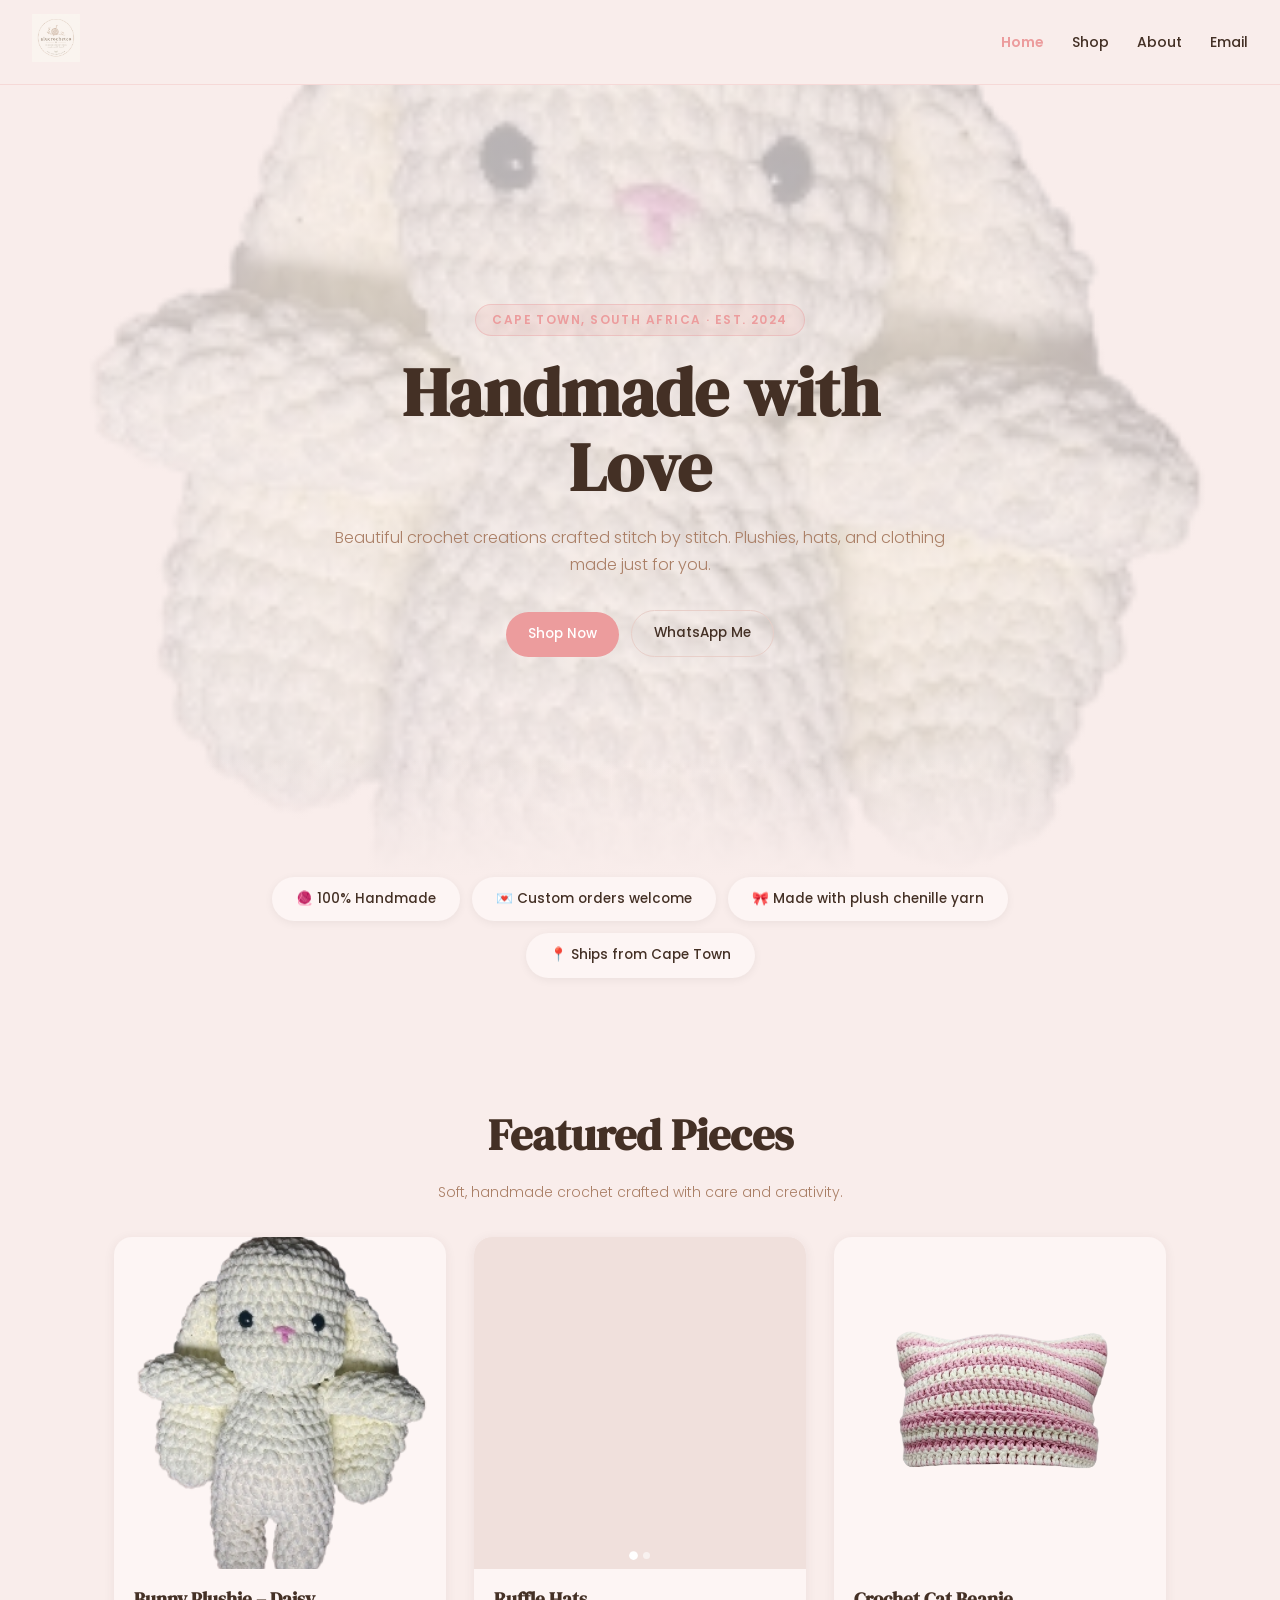
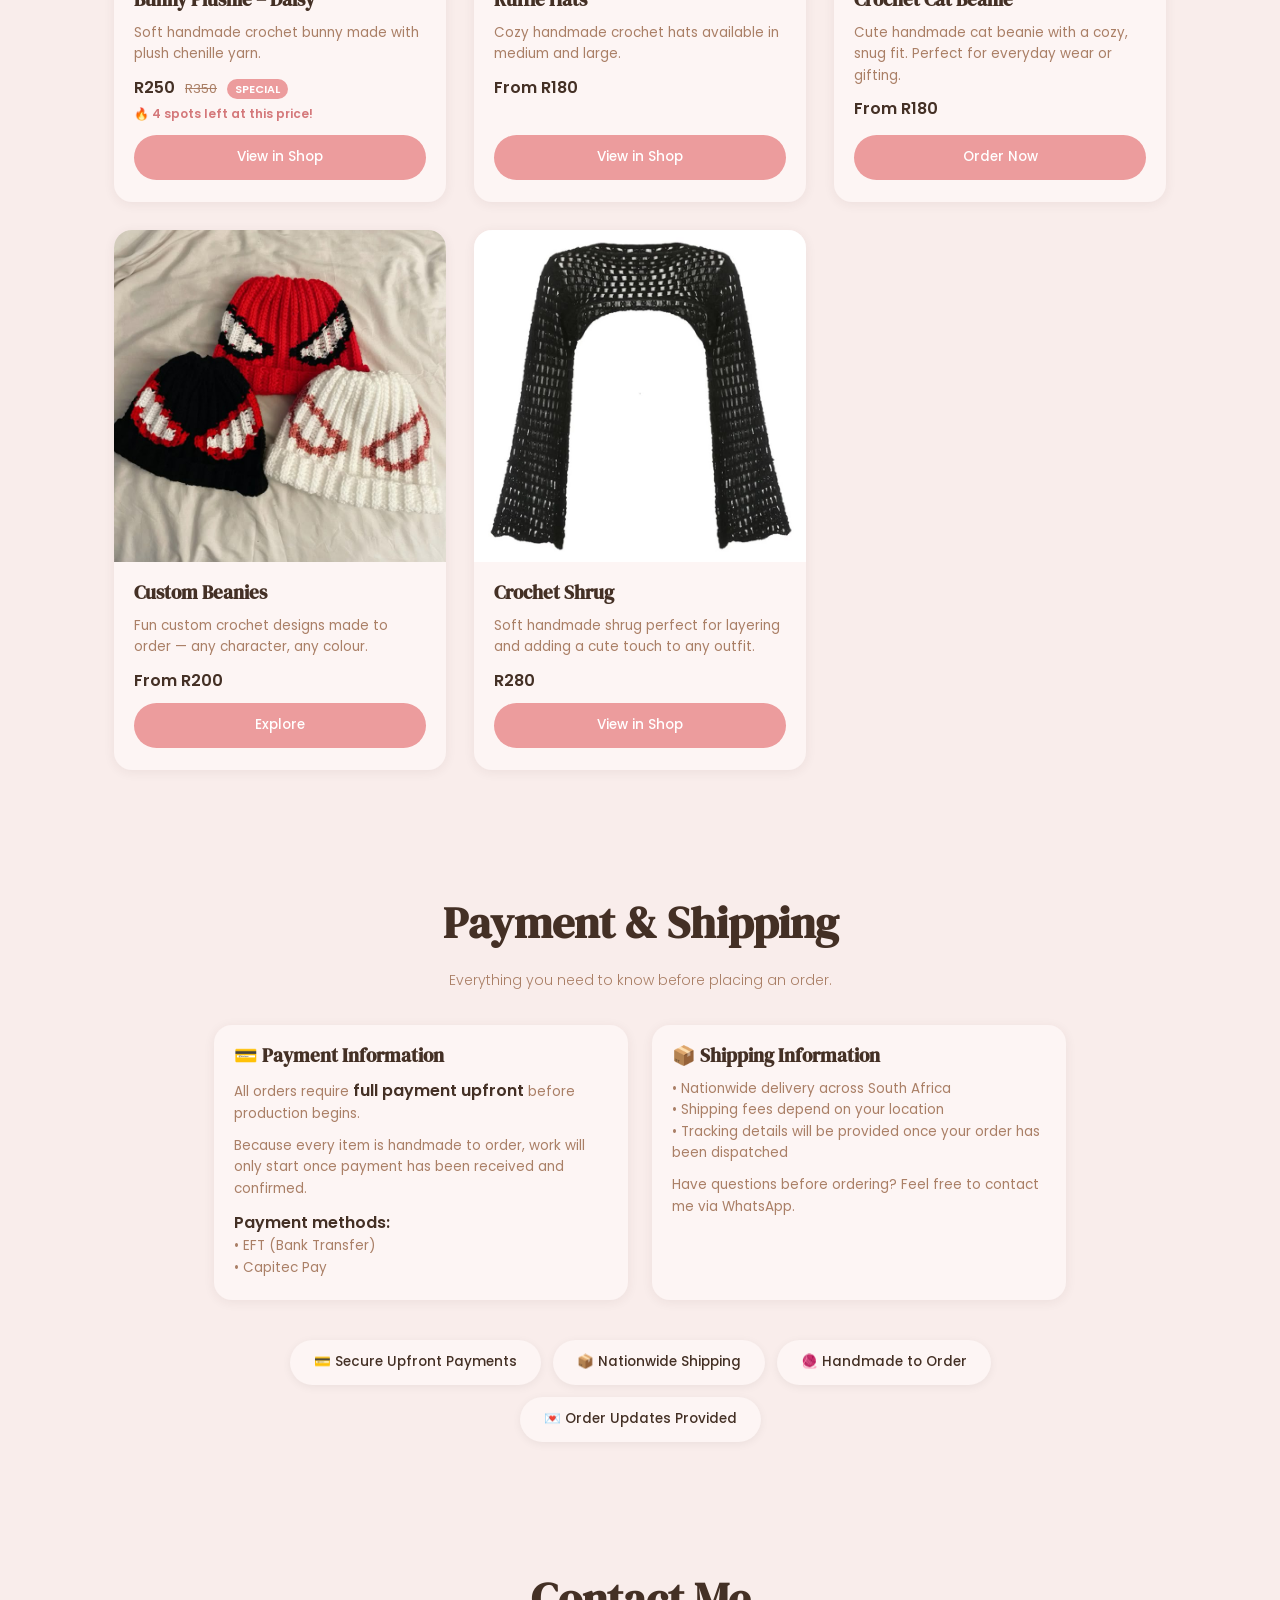
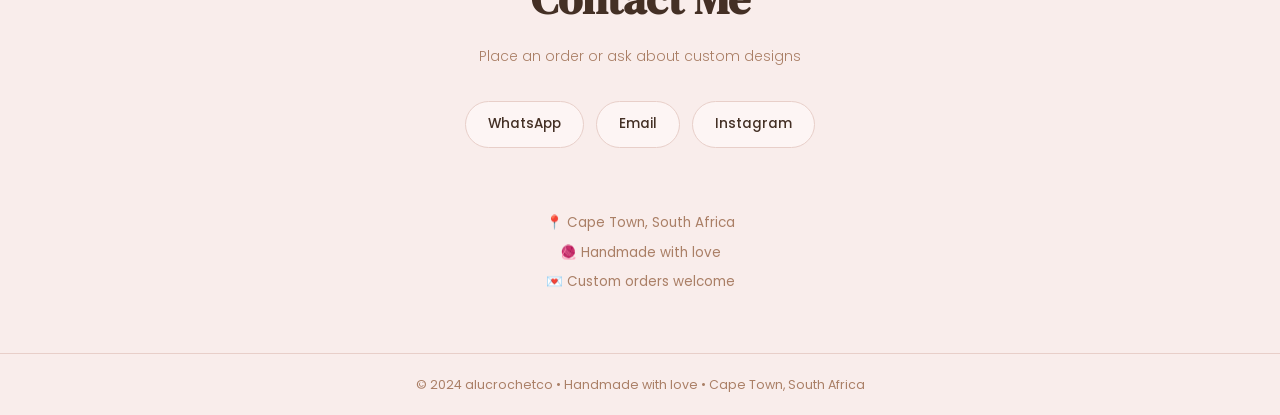
==== commit 0b6cac89: "Add files via upload" ====
--- a/index.html
+++ b/index.html
@@ -61,9 +61,6 @@
   <div class="logo">
     <img src="logo.png" alt="alucrochetco logo">
   </div>
-  <button class="hamburger" aria-label="Menu">
-    <span></span><span></span><span></span>
-  </button>
   <nav>
     <a href="index.html">Home</a>
     <a href="shop.html">Shop</a>
@@ -71,7 +68,6 @@
     <a href="mailto:woodsaloe@gmail.com">Email</a>
   </nav>
 </header>
-<div class="nav-overlay"></div>
 
 <!-- HERO -->
 <section class="hero">
@@ -112,6 +108,7 @@
           <strong>R250</strong>
           <span style="text-decoration:line-through; color:#AA7F66; font-size:13px; margin-left:6px;">R350</span>
           <span style="background:#EC9C9D; color:#fff; font-size:11px; font-weight:600; padding:2px 8px; border-radius:999px; margin-left:6px;">SPECIAL</span>
+          <br><span style="font-size:12px; color:#d4787a; font-weight:600; margin-top:4px; display:inline-block;">🔥 4 spots left at this price!</span>
         </p>
         <a class="btn" href="shop.html">View in Shop</a>
       </div>
@@ -229,7 +226,11 @@
   © 2024 alucrochetco • Handmade with love • Cape Town, South Africa
 </footer>
 
+
+
+
 <script>
+  // ── GALLERY ──────────────────────────────────────────────────
   function initGallery(wrapper) {
     const swipe = wrapper.querySelector('.gallery-swipe');
     const dots  = wrapper.querySelectorAll('.dots span');
@@ -255,79 +256,52 @@
     wrapper.querySelector('.next').addEventListener('click', () => goTo(current + 1));
     dots.forEach((dot, i) => dot.addEventListener('click', () => goTo(i)));
 
-    // Touch swipe support
-    let startX = 0;
-    let startY = 0;
+    let startX = 0, startY = 0, isDragging = false, isHorizontal = null;
+
     swipe.addEventListener('touchstart', e => {
       startX = e.touches[0].clientX;
       startY = e.touches[0].clientY;
+      isDragging = true;
+      isHorizontal = null;
     }, { passive: true });
+
     swipe.addEventListener('touchmove', e => {
+      if (!isDragging) return;
       const dx = e.touches[0].clientX - startX;
       const dy = e.touches[0].clientY - startY;
-      if (Math.abs(dx) > Math.abs(dy)) e.preventDefault();
+      if (isHorizontal === null) isHorizontal = Math.abs(dx) > Math.abs(dy);
+      if (isHorizontal) e.preventDefault();
     }, { passive: false });
+
     swipe.addEventListener('touchend', e => {
+      if (!isDragging) return;
+      isDragging = false;
       const dx = e.changedTouches[0].clientX - startX;
-      const dy = e.changedTouches[0].clientY - startY;
-      if (Math.abs(dx) > Math.abs(dy) && Math.abs(dx) > 30) goTo(current + (dx < 0 ? 1 : -1));
+      if (isHorizontal && Math.abs(dx) > 30) goTo(current + (dx < 0 ? 1 : -1));
+      isHorizontal = null;
     });
   }
 
   document.querySelectorAll('.gallery-wrapper').forEach(initGallery);
-</script>
-
-<script>
-  // ── ACTIVE NAV ──
-  const currentPage = location.pathname.split("/").pop() || "index.html";
-  document.querySelectorAll("header nav a").forEach(a => {
-    const href = a.getAttribute("href");
-    if (href === currentPage || (currentPage === "" && href === "index.html")) {
-      a.classList.add("active");
-    }
+
+  // ── ACTIVE NAV ───────────────────────────────────────────────
+  const currentPage = location.pathname.split('/').pop() || 'index.html';
+  document.querySelectorAll('header nav a').forEach(a => {
+    if (a.getAttribute('href') === currentPage) a.classList.add('active');
   });
 
-  // ── HAMBURGER ──
-  const hamburger = document.querySelector(".hamburger");
-  const nav       = document.querySelector("header nav");
-  const overlay   = document.querySelector(".nav-overlay");
-
-  function openMenu() {
-    hamburger.classList.add("open");
-    nav.classList.add("open");
-    overlay.classList.add("open");
-    document.body.style.overflow = "hidden";
-  }
-
-  function closeMenu() {
-    hamburger.classList.remove("open");
-    nav.classList.remove("open");
-    overlay.classList.remove("open");
-    document.body.style.overflow = "";
-  }
-
-  if (hamburger) {
-    hamburger.addEventListener("click", () => {
-      nav.classList.contains("open") ? closeMenu() : openMenu();
-    });
-    overlay.addEventListener("click", closeMenu);
-    nav.querySelectorAll("a").forEach(a => {
-      a.addEventListener("click", closeMenu);
-    });
-  }
-
-  // ── SCROLL ANIMATIONS ──
+  // ── SCROLL ANIMATIONS ────────────────────────────────────────
   const observer = new IntersectionObserver((entries) => {
     entries.forEach((entry, i) => {
       if (entry.isIntersecting) {
-        setTimeout(() => entry.target.classList.add("visible"), i * 80);
+        setTimeout(() => entry.target.classList.add('visible'), i * 80);
         observer.unobserve(entry.target);
       }
     });
   }, { threshold: 0.1 });
 
-  document.querySelectorAll(".card, .perk, .stat-pill, .custom-card, .section-title, .about-wrapper").forEach(el => {
-    el.classList.add("fade-in");
+  document.querySelectorAll('.card, .perk, .stat-pill, .custom-card, .section-title, .about-wrapper').forEach(el => {
+    el.classList.add('fade-in');
     observer.observe(el);
   });
 </script>
--- a/style.css
+++ b/style.css
@@ -67,42 +67,7 @@
 header nav a:hover  { color: var(--pink); }
 header nav a.active { color: var(--pink); font-weight: 600; }
 
-/* ── HAMBURGER ── */
-.hamburger {
-  display: none;
-  flex-direction: column;
-  gap: 5px;
-  cursor: pointer;
-  padding: 4px;
-  background: none;
-  border: none;
-  z-index: 10000;
-}
-
-.hamburger span {
-  display: block;
-  width: 24px;
-  height: 2px;
-  background: var(--text);
-  border-radius: 2px;
-  transition: all 0.3s ease;
-}
-
-.hamburger.open span:nth-child(1) { transform: translateY(7px) rotate(45deg); }
-.hamburger.open span:nth-child(2) { opacity: 0; }
-.hamburger.open span:nth-child(3) { transform: translateY(-7px) rotate(-45deg); }
-
-/* ── NAV OVERLAY ── */
-.nav-overlay {
-  display: none;
-  position: fixed;
-  inset: 0;
-  background: rgba(68, 48, 37, 0.5);
-  z-index: 9998;
-  -webkit-tap-highlight-color: transparent;
-}
-
-.nav-overlay.open { display: block; }
+
 
 /* ── SECTION TITLE ── */
 .section-title {
@@ -712,42 +677,12 @@
 }
 
 /* ── RESPONSIVE ── */
-@media (max-width: 640px) {
-  .hamburger { display: flex; }
-
-  header nav {
-    position: fixed;
-    top: 0; left: -100%;
-    width: 75%;
-    max-width: 300px;
-    height: 100vh;
-    background: var(--white);
-    box-shadow: 4px 0 24px rgba(68, 48, 37, 0.15);
-    display: flex;
-    flex-direction: column;
-    align-items: flex-start;
-    justify-content: center;
-    padding: 40px 32px;
-    gap: 8px;
-    transition: left 0.35s cubic-bezier(0.4, 0, 0.2, 1);
-    z-index: 9999;
-  }
-
-  header nav.open { left: 0; }
-
-  header nav a {
-    font-size: 20px;
-    margin-left: 0;
-    padding: 10px 0;
-    width: 100%;
-    border-bottom: 1px solid #e8cfc9;
-  }
-
-  header nav a:last-child { border-bottom: none; }
-}
+
 
 @media (max-width: 600px) {
-  header { padding: 12px 16px; }
+  header { padding: 12px 16px; flex-wrap: wrap; gap: 8px; justify-content: space-between; }
+  header nav { display: flex; flex-wrap: wrap; gap: 4px; justify-content: center; width: 100%; border-top: 1px solid rgba(236,156,157,0.2); padding-top: 10px; }
+  header nav a { margin-left: 0; font-size: 13px; padding: 4px 10px; }
   .products { gap: 14px; padding: 0 12px 48px; }
   .section-title { padding: 36px 16px 24px; }
   .filter-bar { padding: 0 12px 24px; }
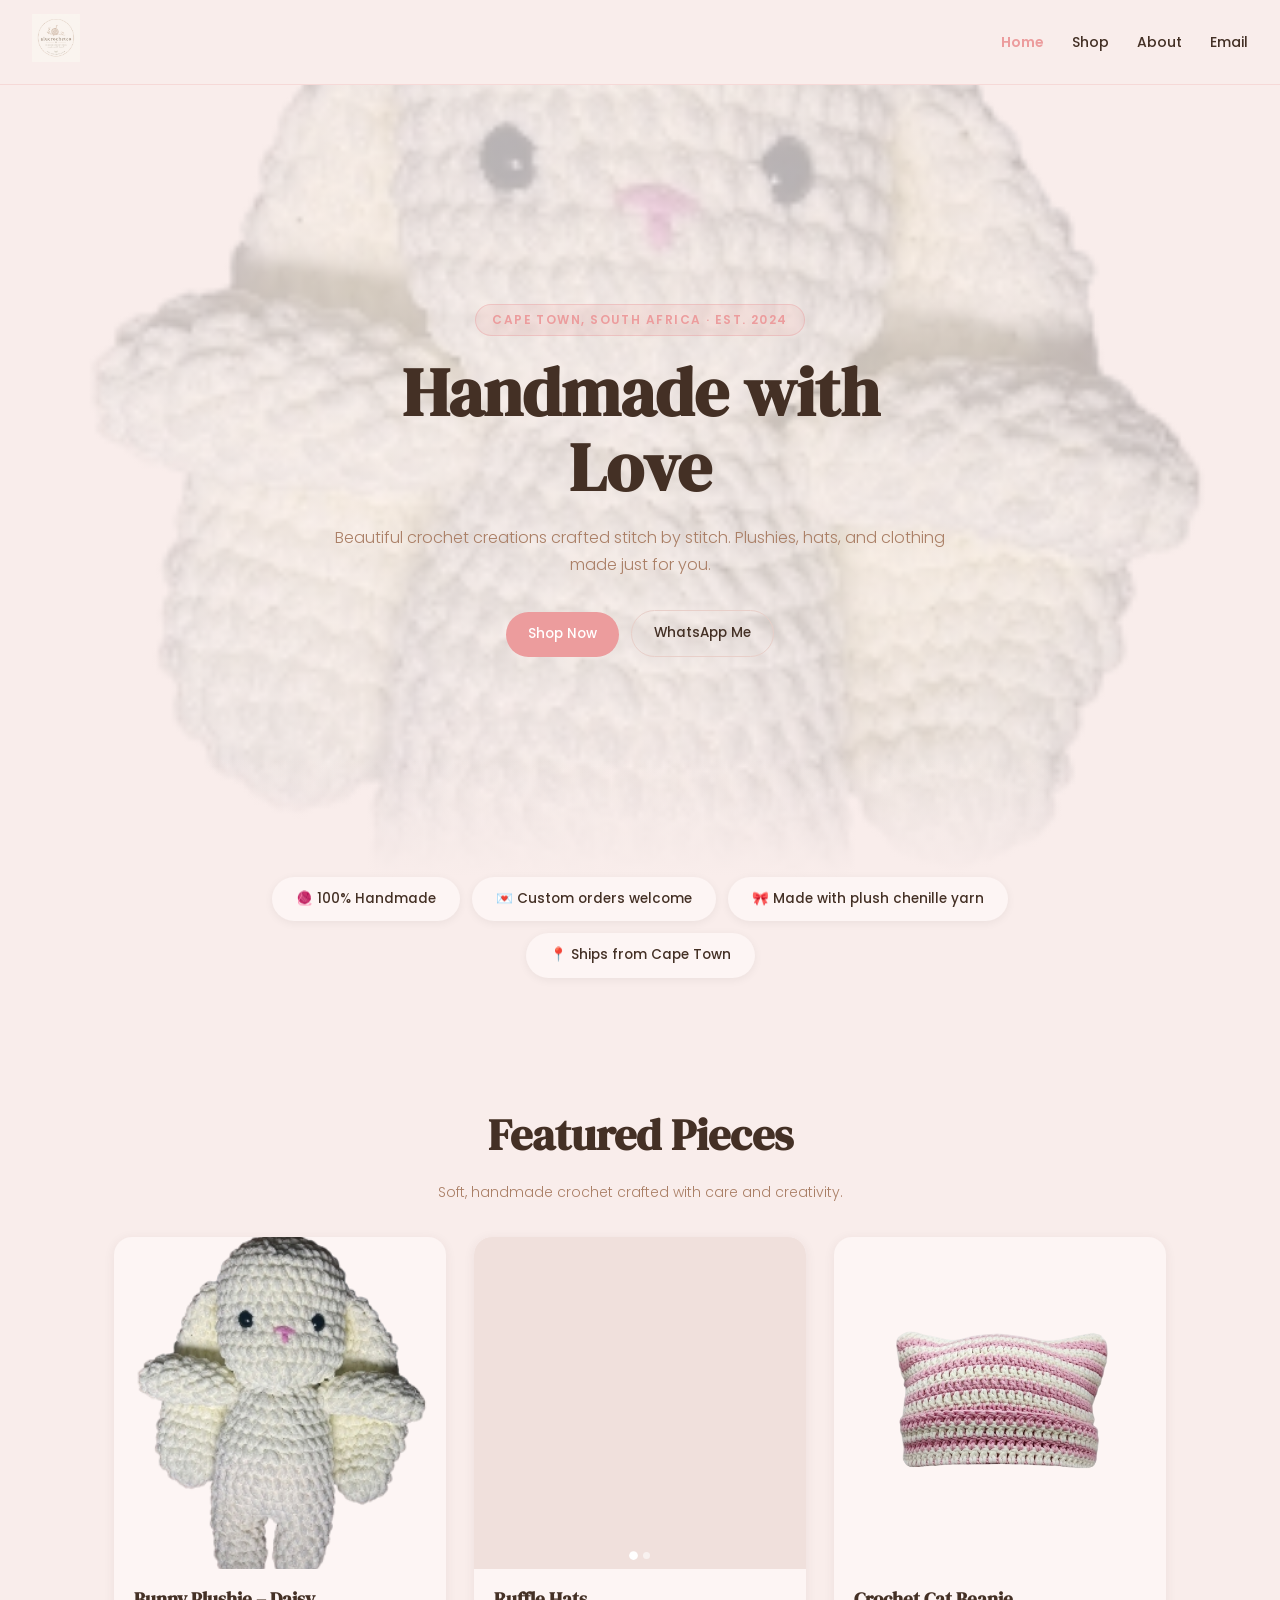
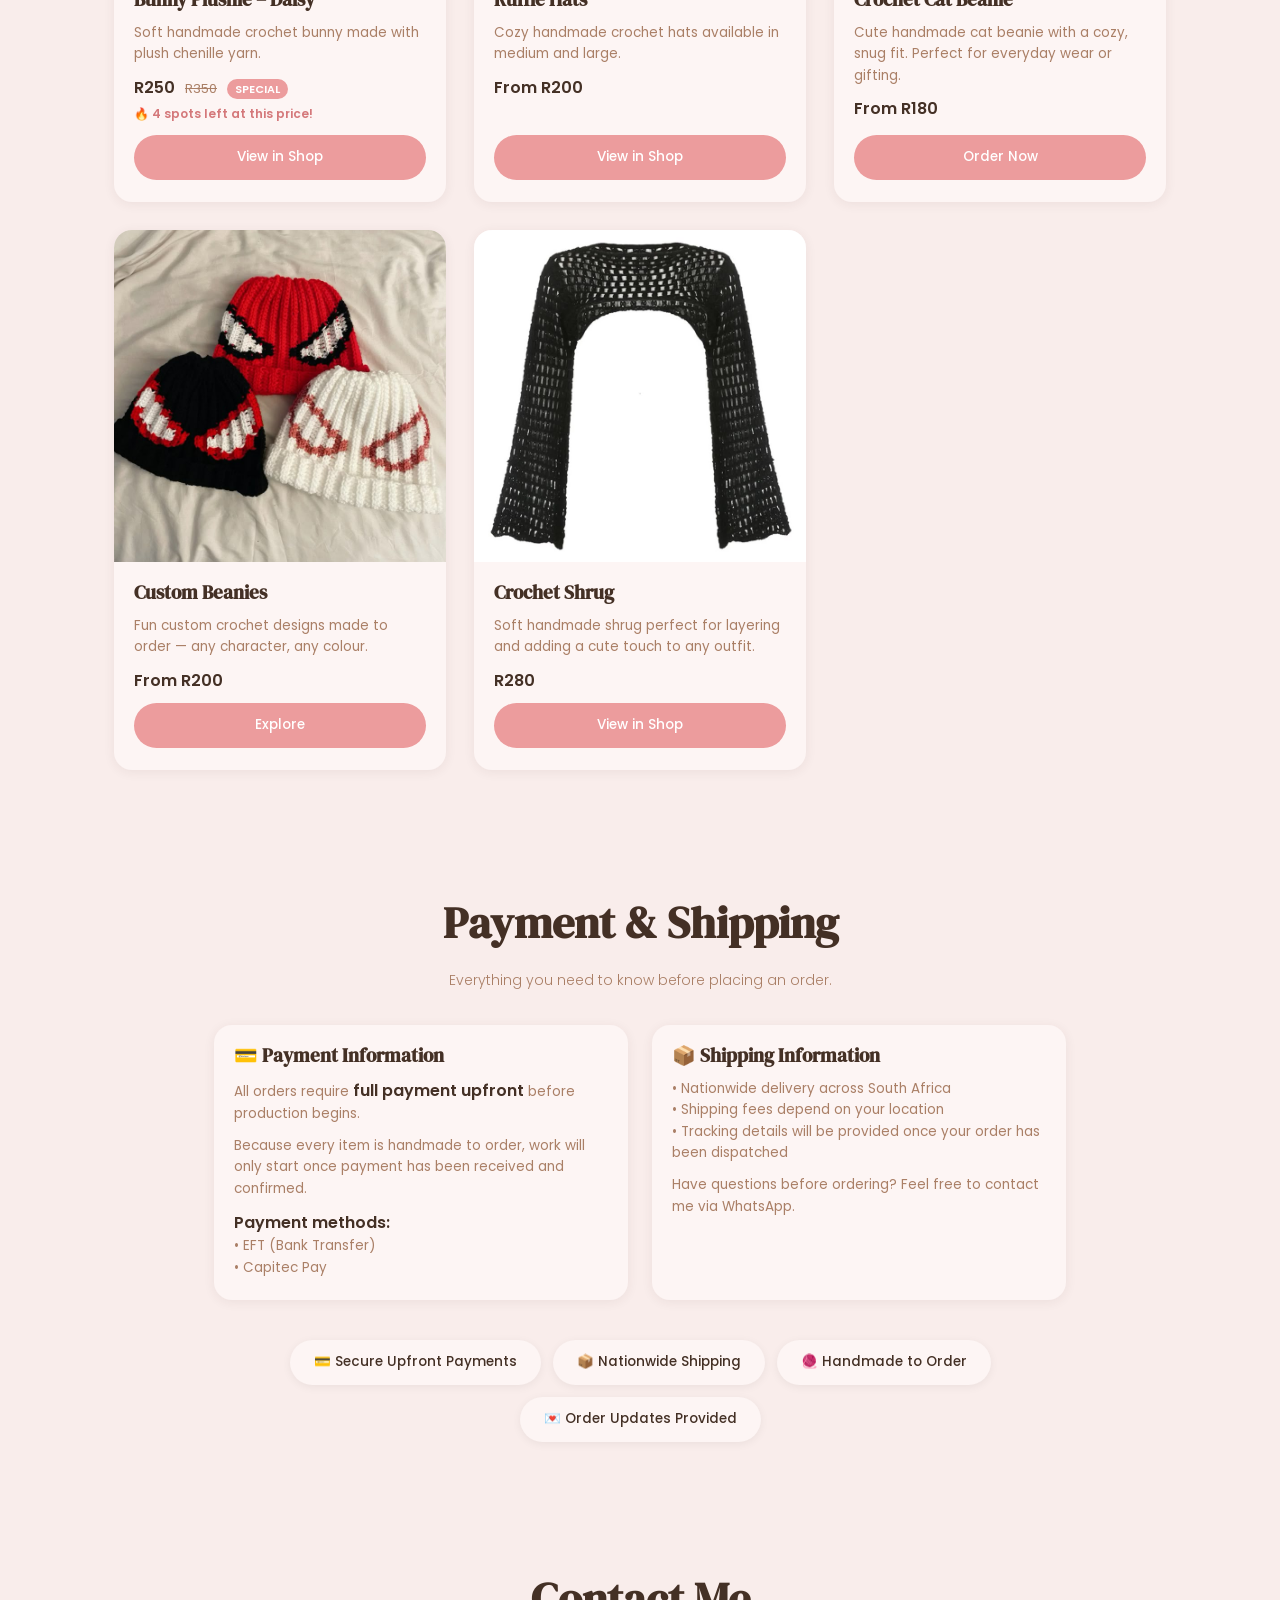
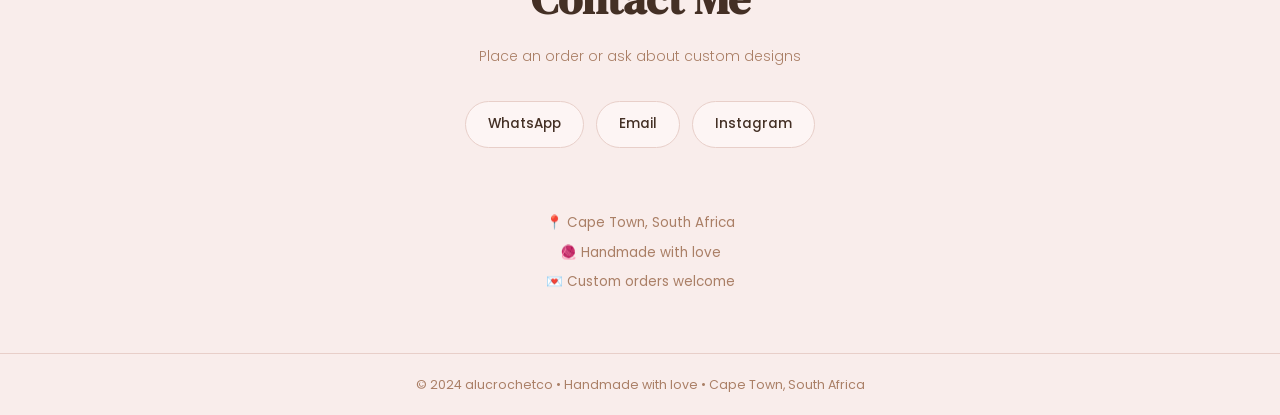
==== commit a4fc1085: "Add files via upload" ====
--- a/index.html
+++ b/index.html
@@ -129,7 +129,7 @@
       <div class="card-content">
         <h3>Ruffle Hats</h3>
         <p>Cozy handmade crochet hats available in medium and large.</p>
-        <p><strong>From R180</strong></p>
+        <p><strong>From R200</strong></p>
         <a class="btn" href="shop.html">View in Shop</a>
       </div>
     </div>
--- a/style.css
+++ b/style.css
@@ -352,15 +352,18 @@
   transform: scale(1.15);
 }
 
-.color.pink     { background: #f2a7c3; }
-.color.sage     { background: #a8c5a0; }
-.color.brown    { background: #8b5e3c; }
-.color.blue     { background: #a9cce3; }
-.color.cream    { background: #f5ead7; border-color: #ddd; }
-.color.lavender { background: #c9b8e8; }
-.color.black    { background: #2b2b2b; }
-.color.white    { background: #ffffff; border-color: #ccc; }
-.color.green    { background: #8bc49a; }
+/* New colour palette */
+.color.c-cream      { background: #F5EAD7; border-color: #ddd; }
+.color.c-grey       { background: #C4C4C4; }
+.color.c-black      { background: #2b2b2b; }
+.color.c-cherry     { background: #C0392B; }
+.color.c-hotpink    { background: #FF69B4; }
+.color.c-lilac      { background: #C8A2C8; }
+.color.c-babyblue   { background: #A9CCE3; }
+.color.c-emerald    { background: #2ECC71; }
+.color.c-mustard    { background: #E3A020; }
+.color.c-tangerine  { background: #F28500; }
+.color.c-white      { background: #FFFFFF; border-color: #ccc; }
 
 /* ── BUTTON ── */
 .btn {
@@ -645,6 +648,147 @@
   line-height: 2.2;
 }
 
+/* ── CAT BEANIE VARIANT PICKER ── */
+.variant-picker {
+  display: flex;
+  flex-direction: column;
+  gap: 8px;
+  margin: 4px 0;
+}
+
+.variant-btn {
+  background: var(--bg);
+  border: 1.5px solid #e8cfc9;
+  border-radius: 12px;
+  padding: 10px 14px;
+  cursor: pointer;
+  display: flex;
+  align-items: center;
+  gap: 12px;
+  transition: border-color 0.2s, background 0.2s, transform 0.15s;
+  font-family: 'Poppins', sans-serif;
+  text-align: left;
+  width: 100%;
+}
+
+.variant-btn:hover {
+  border-color: var(--pink);
+  background: #fdf0ee;
+  transform: translateY(-1px);
+}
+
+.variant-btn.selected {
+  border-color: var(--text);
+  background: var(--white);
+  box-shadow: 0 0 0 1.5px var(--text);
+}
+
+.variant-swatches {
+  display: flex;
+  gap: 4px;
+  flex-shrink: 0;
+}
+
+.variant-swatches .color {
+  width: 16px;
+  height: 16px;
+  cursor: default;
+}
+
+.variant-info {
+  display: flex;
+  flex-direction: column;
+  flex: 1;
+  gap: 1px;
+}
+
+.variant-name {
+  font-size: 13px;
+  font-weight: 600;
+  color: var(--text);
+}
+
+.variant-desc {
+  font-size: 11px;
+  color: var(--muted);
+}
+
+.variant-price {
+  font-size: 13px;
+  font-weight: 600;
+  color: var(--muted);
+  flex-shrink: 0;
+  transition: color 0.2s;
+}
+
+.variant-btn.selected .variant-price {
+  color: var(--pink);
+}
+
+.catbeanie-order-btn[aria-disabled="true"] {
+  background: #ccc;
+  cursor: not-allowed;
+  pointer-events: none;
+}
+
+/* ── SPIDER-VERSE DESIGN PICKER ── */
+.design-picker {
+  display: grid;
+  grid-template-columns: 1fr 1fr;
+  gap: 8px;
+  margin: 4px 0;
+}
+
+.design-btn {
+  background: var(--bg);
+  border: 1.5px solid #e8cfc9;
+  border-radius: 10px;
+  padding: 10px 8px;
+  cursor: pointer;
+  display: flex;
+  flex-direction: column;
+  align-items: center;
+  gap: 4px;
+  transition: border-color 0.2s, background 0.2s, transform 0.15s;
+  font-family: 'Poppins', sans-serif;
+  text-align: center;
+}
+
+.design-btn:hover {
+  border-color: var(--pink);
+  background: #fdf0ee;
+  transform: translateY(-1px);
+}
+
+.design-btn.selected {
+  border-color: var(--text);
+  background: var(--white);
+  box-shadow: 0 0 0 1.5px var(--text);
+}
+
+.design-name {
+  font-size: 12px;
+  font-weight: 600;
+  color: var(--text);
+  line-height: 1.3;
+}
+
+.design-price {
+  font-size: 11px;
+  color: var(--muted);
+  font-weight: 500;
+}
+
+.design-btn.selected .design-price {
+  color: var(--pink);
+}
+
+.spiderverse-order-btn[aria-disabled="true"] {
+  background: #ccc;
+  cursor: not-allowed;
+  pointer-events: none;
+}
+
 /* ── SCROLL ANIMATIONS ── */
 .fade-in {
   opacity: 0;
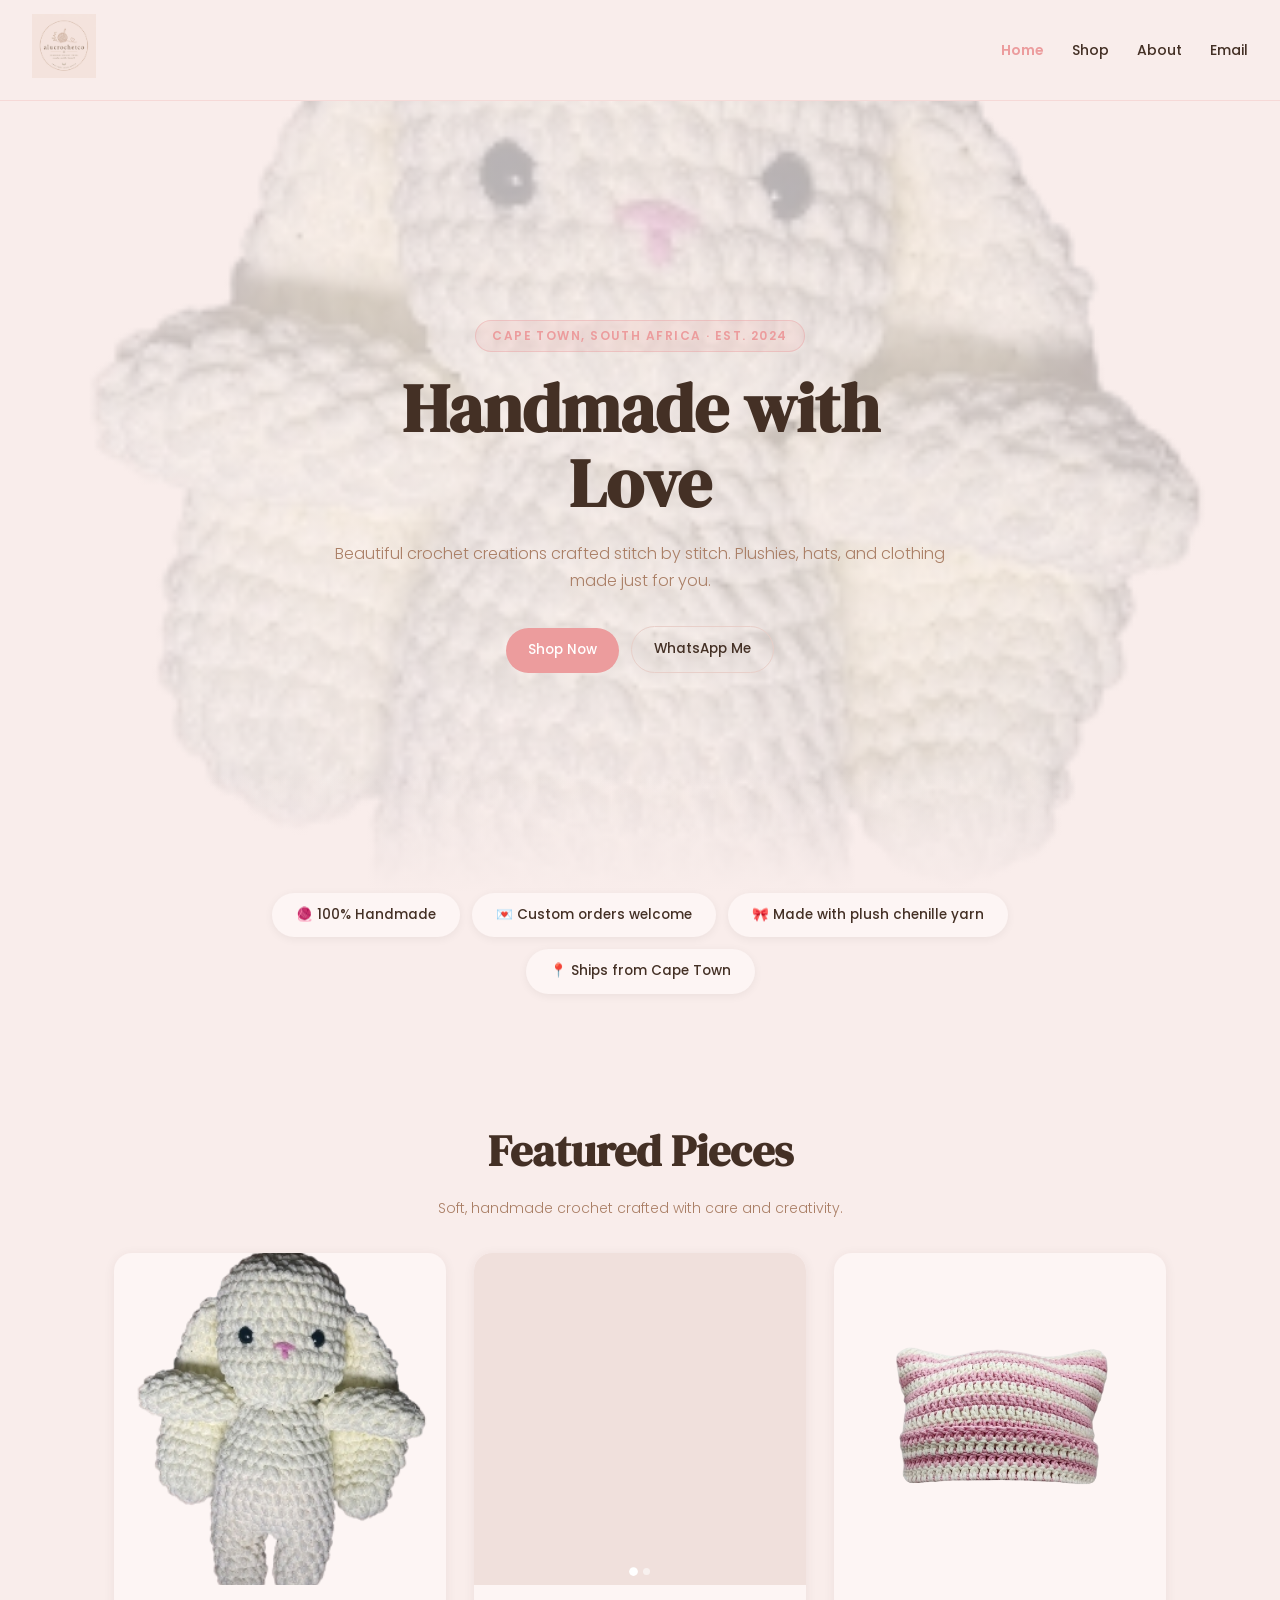
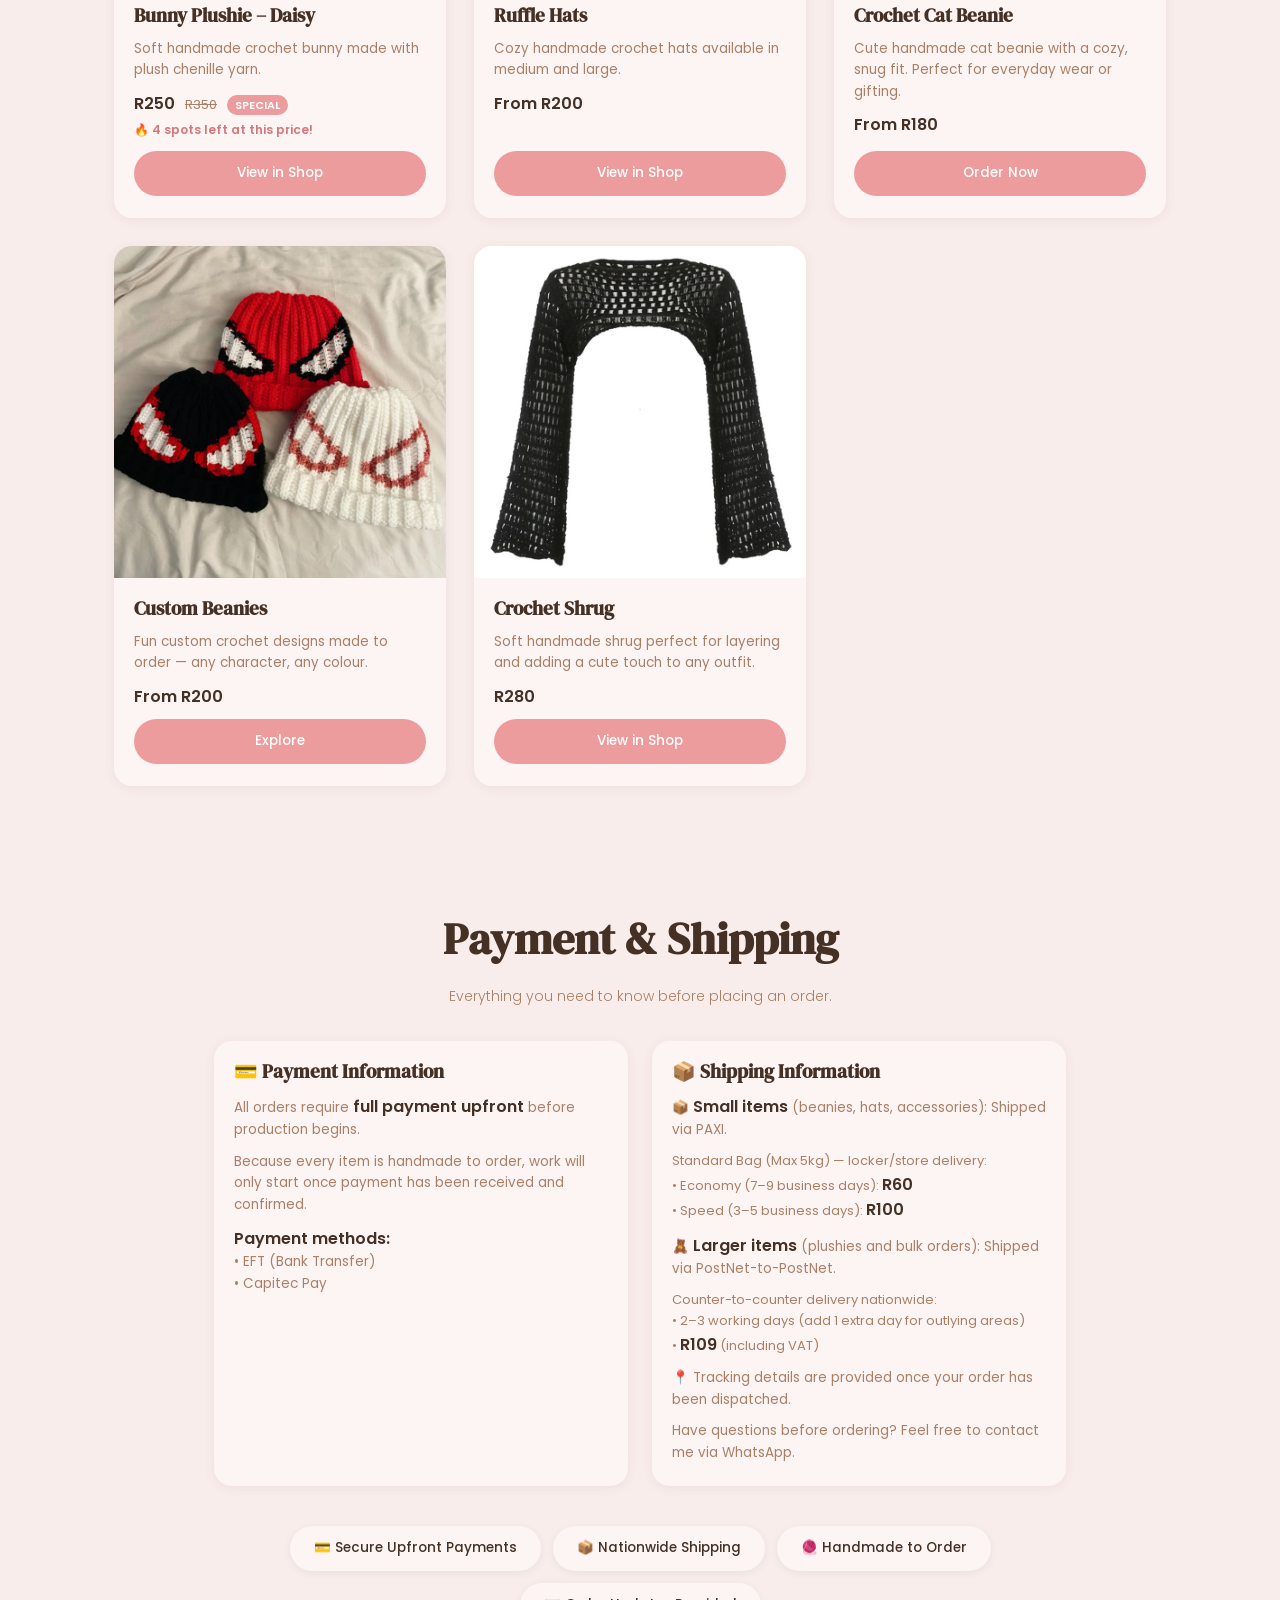
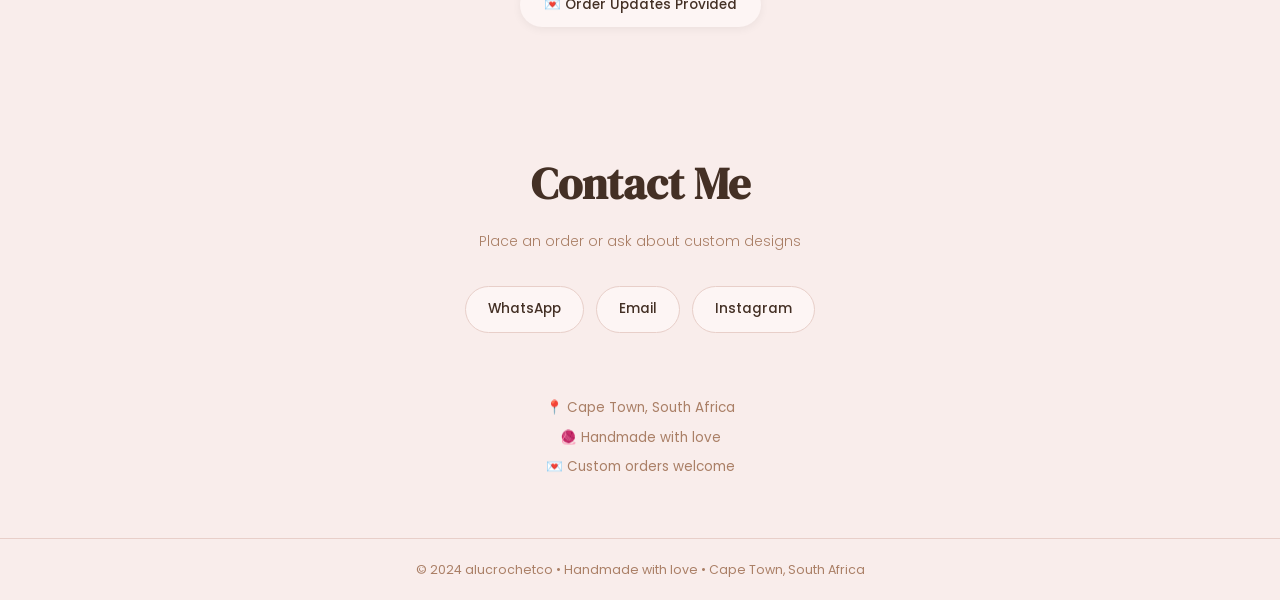
==== commit 6c9be2f3: "Add files via upload" ====
--- a/index.html
+++ b/index.html
@@ -188,7 +188,19 @@
     <div class="card">
       <div class="card-content">
         <h3>📦 Shipping Information</h3>
-        <p>• Nationwide delivery across South Africa<br>• Shipping fees depend on your location<br>• Tracking details will be provided once your order has been dispatched</p>
+        <p>📦 <strong>Small items</strong> (beanies, hats, accessories): Shipped via PAXI.</p>
+        <p style="font-size:13px; color:var(--muted);">
+          Standard Bag (Max 5kg) — locker/store delivery:<br>
+          • Economy (7–9 business days): <strong>R60</strong><br>
+          • Speed (3–5 business days): <strong>R100</strong>
+        </p>
+        <p>🧸 <strong>Larger items</strong> (plushies and bulk orders): Shipped via PostNet-to-PostNet.</p>
+        <p style="font-size:13px; color:var(--muted);">
+          Counter-to-counter delivery nationwide:<br>
+          • 2–3 working days (add 1 extra day for outlying areas)<br>
+          • <strong>R109</strong> (including VAT)
+        </p>
+        <p>📍 Tracking details are provided once your order has been dispatched.</p>
         <p>Have questions before ordering? Feel free to contact me via WhatsApp.</p>
       </div>
     </div>
--- a/style.css
+++ b/style.css
@@ -51,8 +51,10 @@
 }
 
 header .logo img {
-  height: 48px;
+  height: 64px;
   object-fit: contain;
+  background: transparent;
+  mix-blend-mode: multiply;
 }
 
 header nav a {
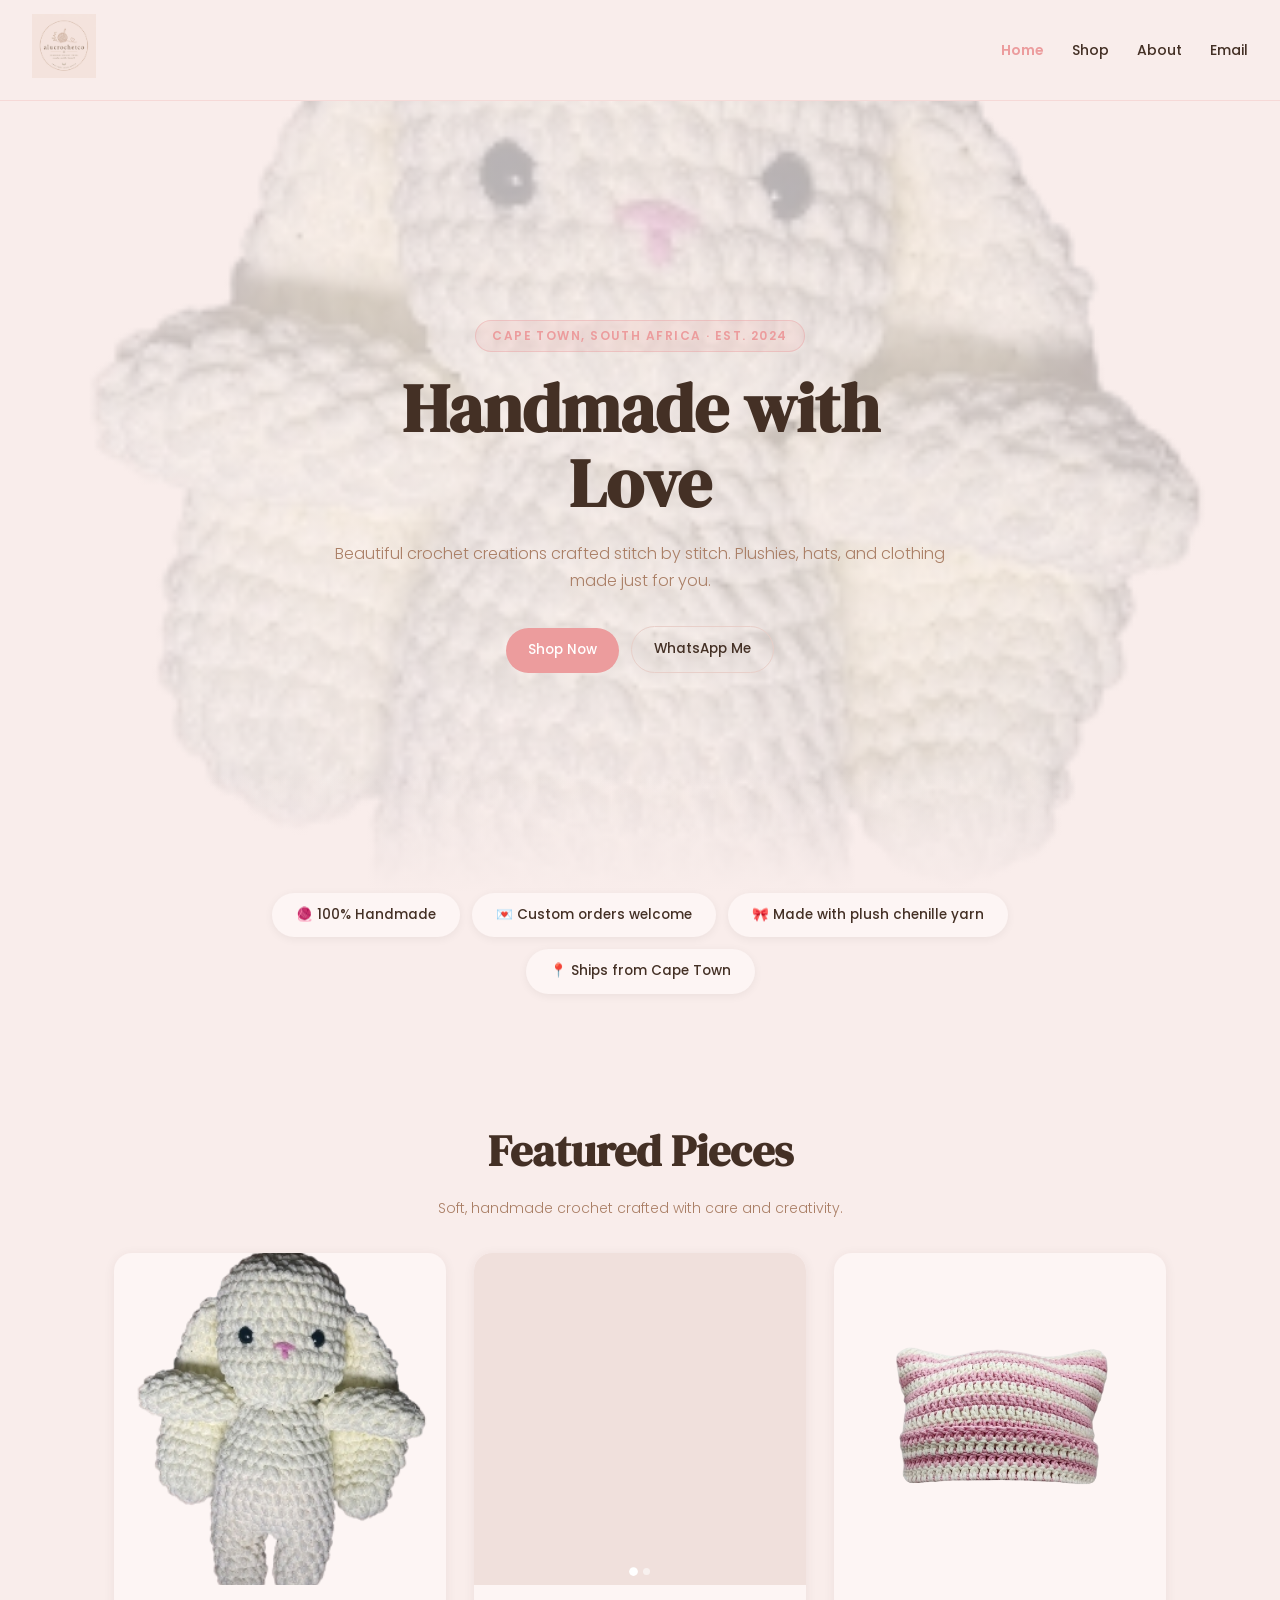
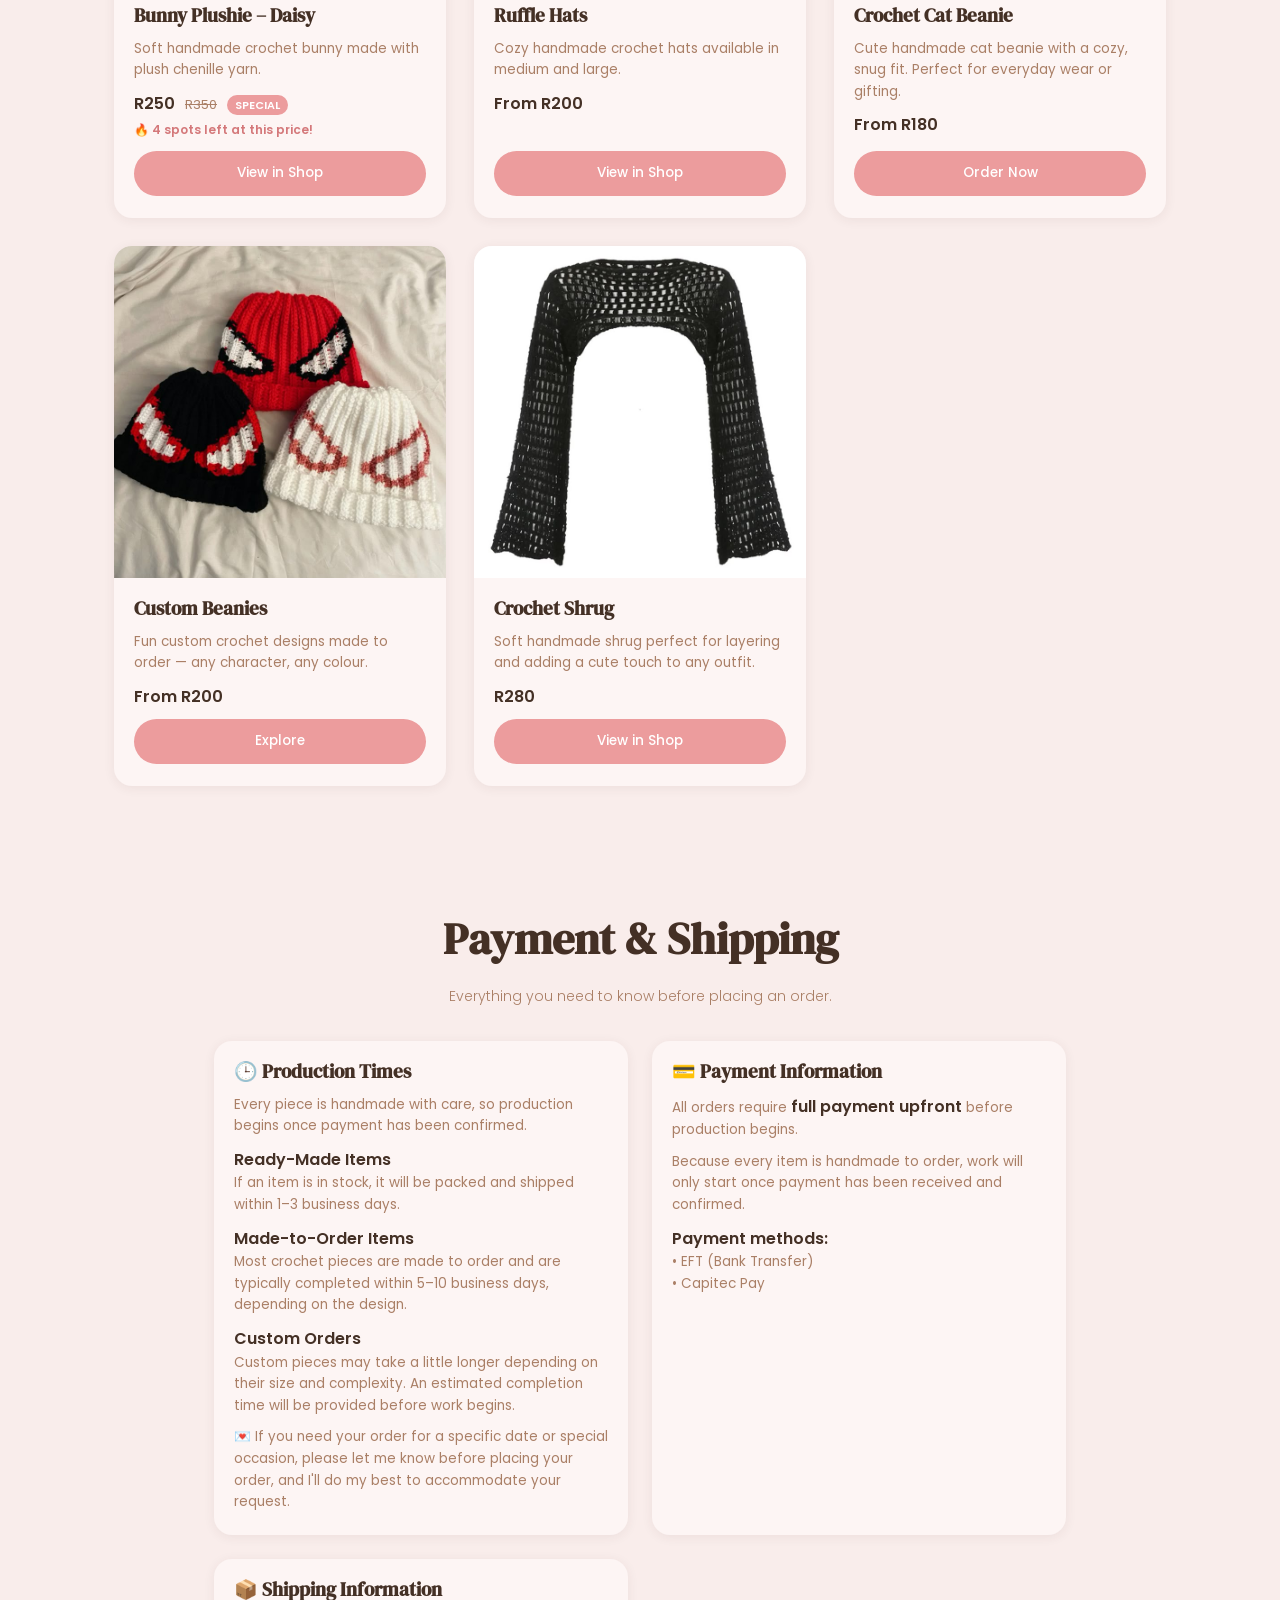
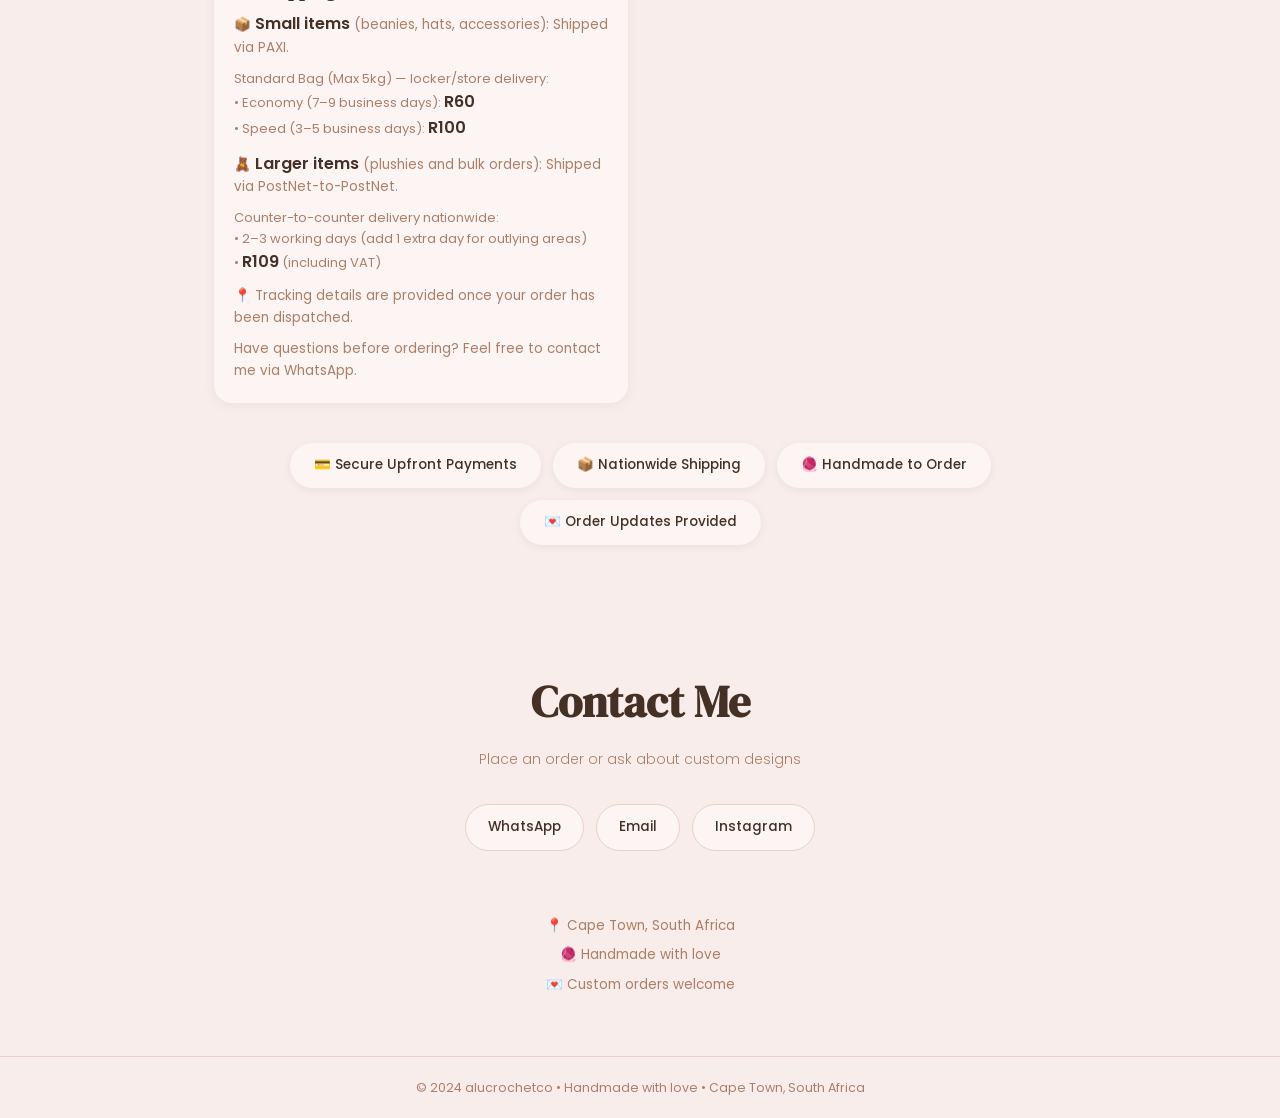
==== commit 58e1a24c: "Add files via upload" ====
--- a/index.html
+++ b/index.html
@@ -178,6 +178,24 @@
 
     <div class="card">
       <div class="card-content">
+        <h3>🕒 Production Times</h3>
+        <p>Every piece is handmade with care, so production begins once payment has been confirmed.</p>
+
+        <p><strong>Ready-Made Items</strong><br>
+        If an item is in stock, it will be packed and shipped within 1–3 business days.</p>
+
+        <p><strong>Made-to-Order Items</strong><br>
+        Most crochet pieces are made to order and are typically completed within 5–10 business days, depending on the design.</p>
+
+        <p><strong>Custom Orders</strong><br>
+        Custom pieces may take a little longer depending on their size and complexity. An estimated completion time will be provided before work begins.</p>
+
+        <p>💌 If you need your order for a specific date or special occasion, please let me know before placing your order, and I'll do my best to accommodate your request.</p>
+      </div>
+    </div>
+
+    <div class="card">
+      <div class="card-content">
         <h3>💳 Payment Information</h3>
         <p>All orders require <strong>full payment upfront</strong> before production begins.</p>
         <p>Because every item is handmade to order, work will only start once payment has been received and confirmed.</p>
